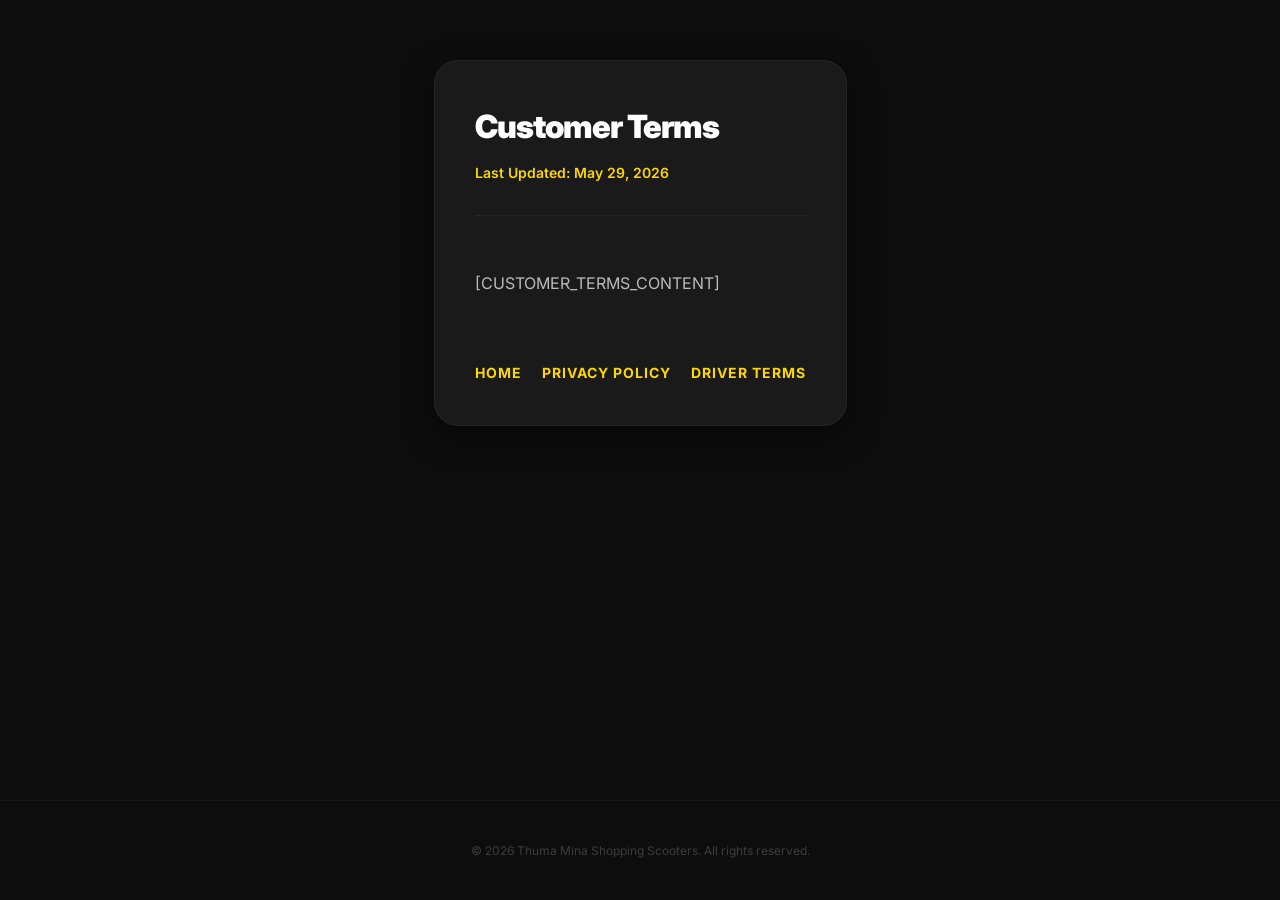
==== legal/customer-terms.html @ d8e6478d "feat: initialize legal document website with thuma mina aesthetics" ====
<!DOCTYPE html>
<html lang="en">
<head>
    <meta charset="UTF-8">
    <meta name="viewport" content="width=device-width, initial-scale=1.0">
    <title>Customer Terms | Thuma Mina</title>
    <link rel="stylesheet" href="../assets/styles.css">
    <link rel="preconnect" href="https://fonts.googleapis.com">
    <link rel="preconnect" href="https://fonts.gstatic.com" crossorigin>
    <link href="https://fonts.googleapis.com/css2?family=Inter:wght@400;600;700;900&display=swap" rel="stylesheet">
</head>
<body>
    <div class="container">
        <div class="policy-card">
            <h1>Customer Terms</h1>
            <p class="last-updated">Last Updated: May 29, 2026</p>
            
            <div class="divider"></div>

            <div class="content" id="policy-content">
[CUSTOMER_TERMS_CONTENT]
            </div>

            <div class="nav-links">
                <a href="index.html">Home</a>
                <a href="privacy.html">Privacy Policy</a>
                <a href="driver-terms.html">Driver Terms</a>
            </div>
        </div>
    </div>

    <footer>
        &copy; 2026 Thuma Mina Shopping Scooters. All rights reserved.
    </footer>
</body>
</html>
---- assets/styles.css ----
:root {
    --primary-yellow: #FFD700;
    --bg-dark: #0D0D0D;
    --card-bg: #1A1A1A;
    --text-primary: #FFFFFF;
    --text-secondary: #BBBBBB;
    --border-color: rgba(255, 255, 255, 0.05);
}

* {
    margin: 0;
    padding: 0;
    box-sizing: border-box;
}

body {
    font-family: 'Inter', -apple-system, BlinkMacSystemFont, "Segoe UI", Roboto, Helvetica, Arial, sans-serif;
    background-color: var(--bg-dark);
    color: var(--text-primary);
    line-height: 1.6;
    display: flex;
    flex-direction: column;
    min-height: 100vh;
}

.container {
    max-width: 900px;
    margin: 60px auto;
    padding: 0 20px;
    flex-grow: 1;
}

.policy-card {
    background-color: var(--card-bg);
    border-radius: 24px;
    padding: 40px;
    border: 1px solid var(--border-color);
    box-shadow: 0 10px 30px rgba(0, 0, 0, 0.5);
}

h1 {
    font-size: 32px;
    font-weight: 900;
    margin-bottom: 10px;
    letter-spacing: -1px;
}

.last-updated {
    font-size: 14px;
    color: var(--primary-yellow);
    font-weight: 600;
    margin-bottom: 30px;
}

.divider {
    height: 1px;
    background-color: var(--border-color);
    margin: 30px 0;
}

.content {
    font-size: 16px;
    color: var(--text-secondary);
    white-space: pre-wrap;
}

.nav-links {
    margin-top: 40px;
    display: flex;
    gap: 20px;
}

.nav-links a {
    color: var(--primary-yellow);
    text-decoration: none;
    font-size: 14px;
    font-weight: 700;
    text-transform: uppercase;
    letter-spacing: 1px;
}

.nav-links a:hover {
    text-decoration: underline;
}

footer {
    padding: 40px 0;
    text-align: center;
    font-size: 12px;
    color: rgba(255, 255, 255, 0.2);
    border-top: 1px solid var(--border-color);
}

.home-grid {
    display: grid;
    grid-template-columns: repeat(auto-fit, minmax(250px, 1fr));
    gap: 20px;
    margin-top: 40px;
}

.home-card {
    background-color: var(--card-bg);
    padding: 30px;
    border-radius: 20px;
    text-decoration: none;
    border: 1px solid var(--border-color);
    transition: transform 0.2s, border-color 0.2s;
}

.home-card:hover {
    transform: translateY(-5px);
    border-color: var(--primary-yellow);
}

.home-card h2 {
    color: var(--primary-yellow);
    font-size: 18px;
    margin-bottom: 10px;
}

.home-card p {
    color: var(--text-secondary);
    font-size: 14px;
}
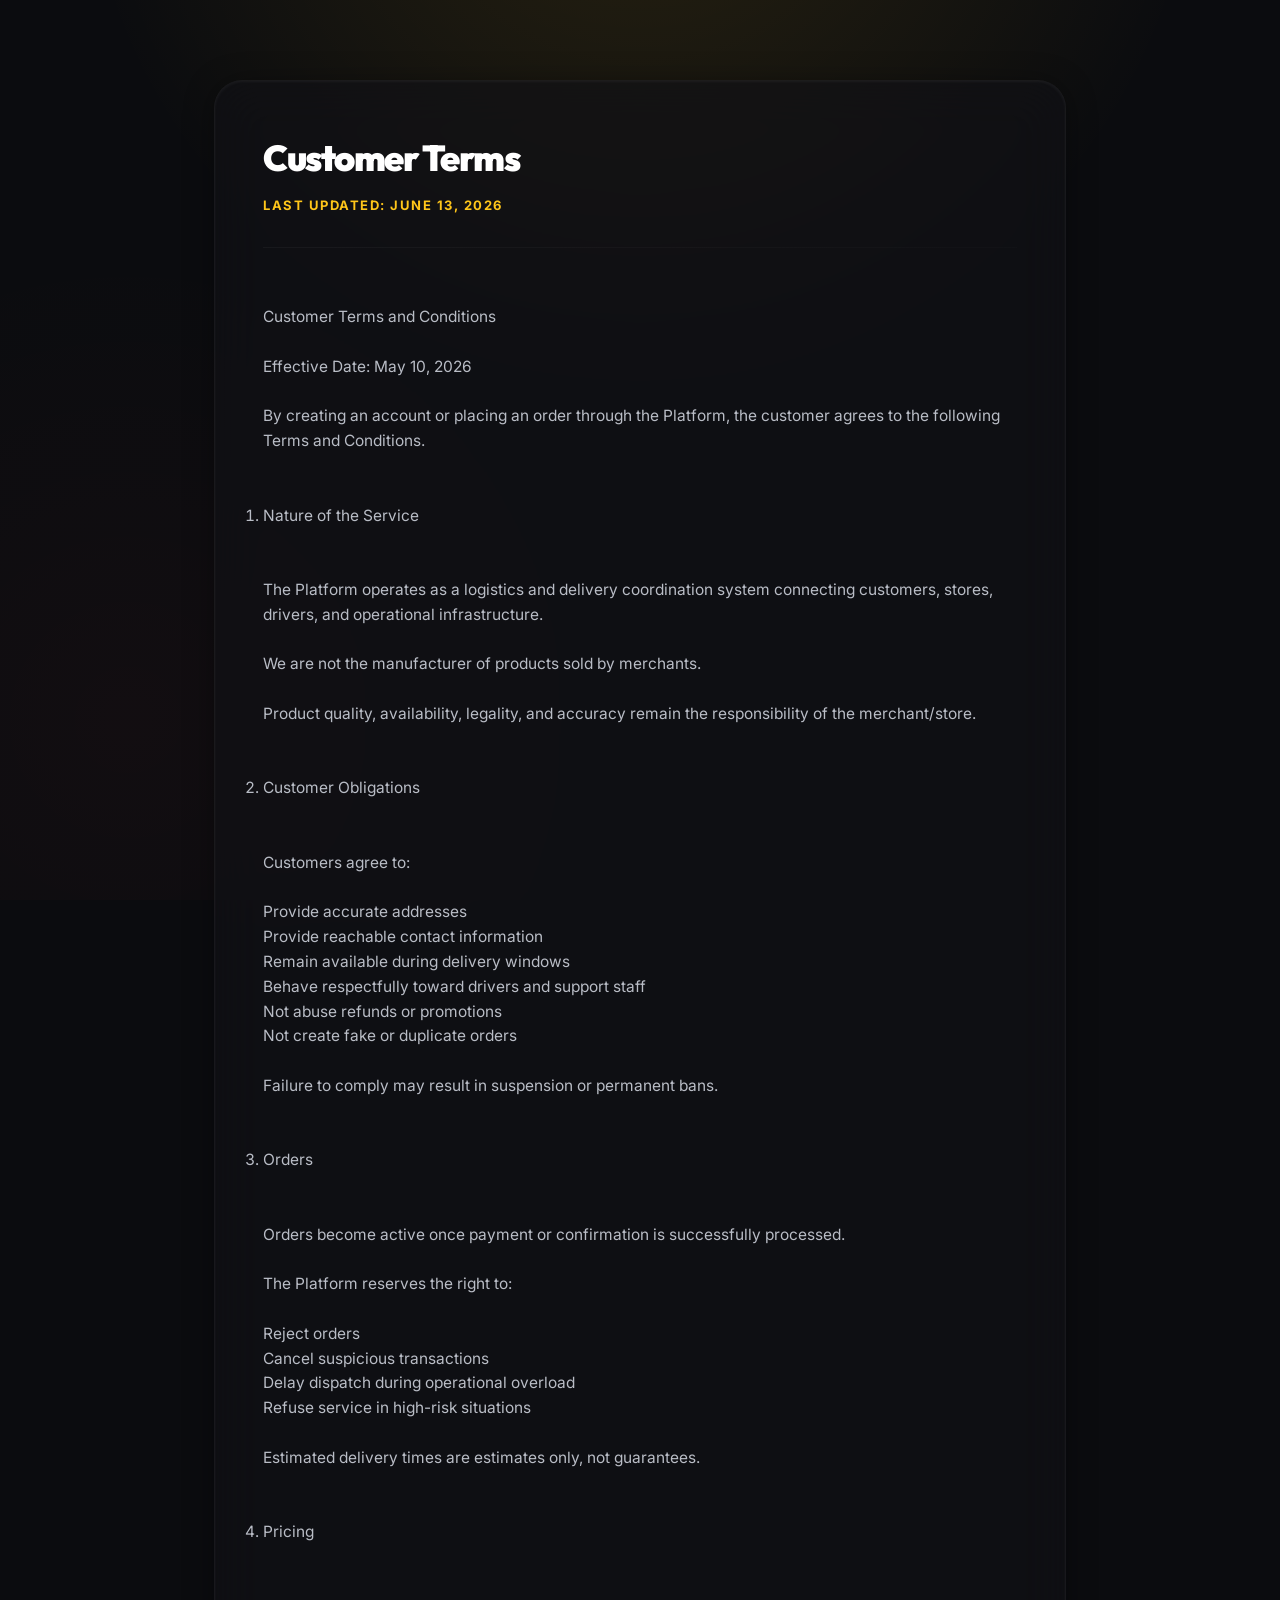
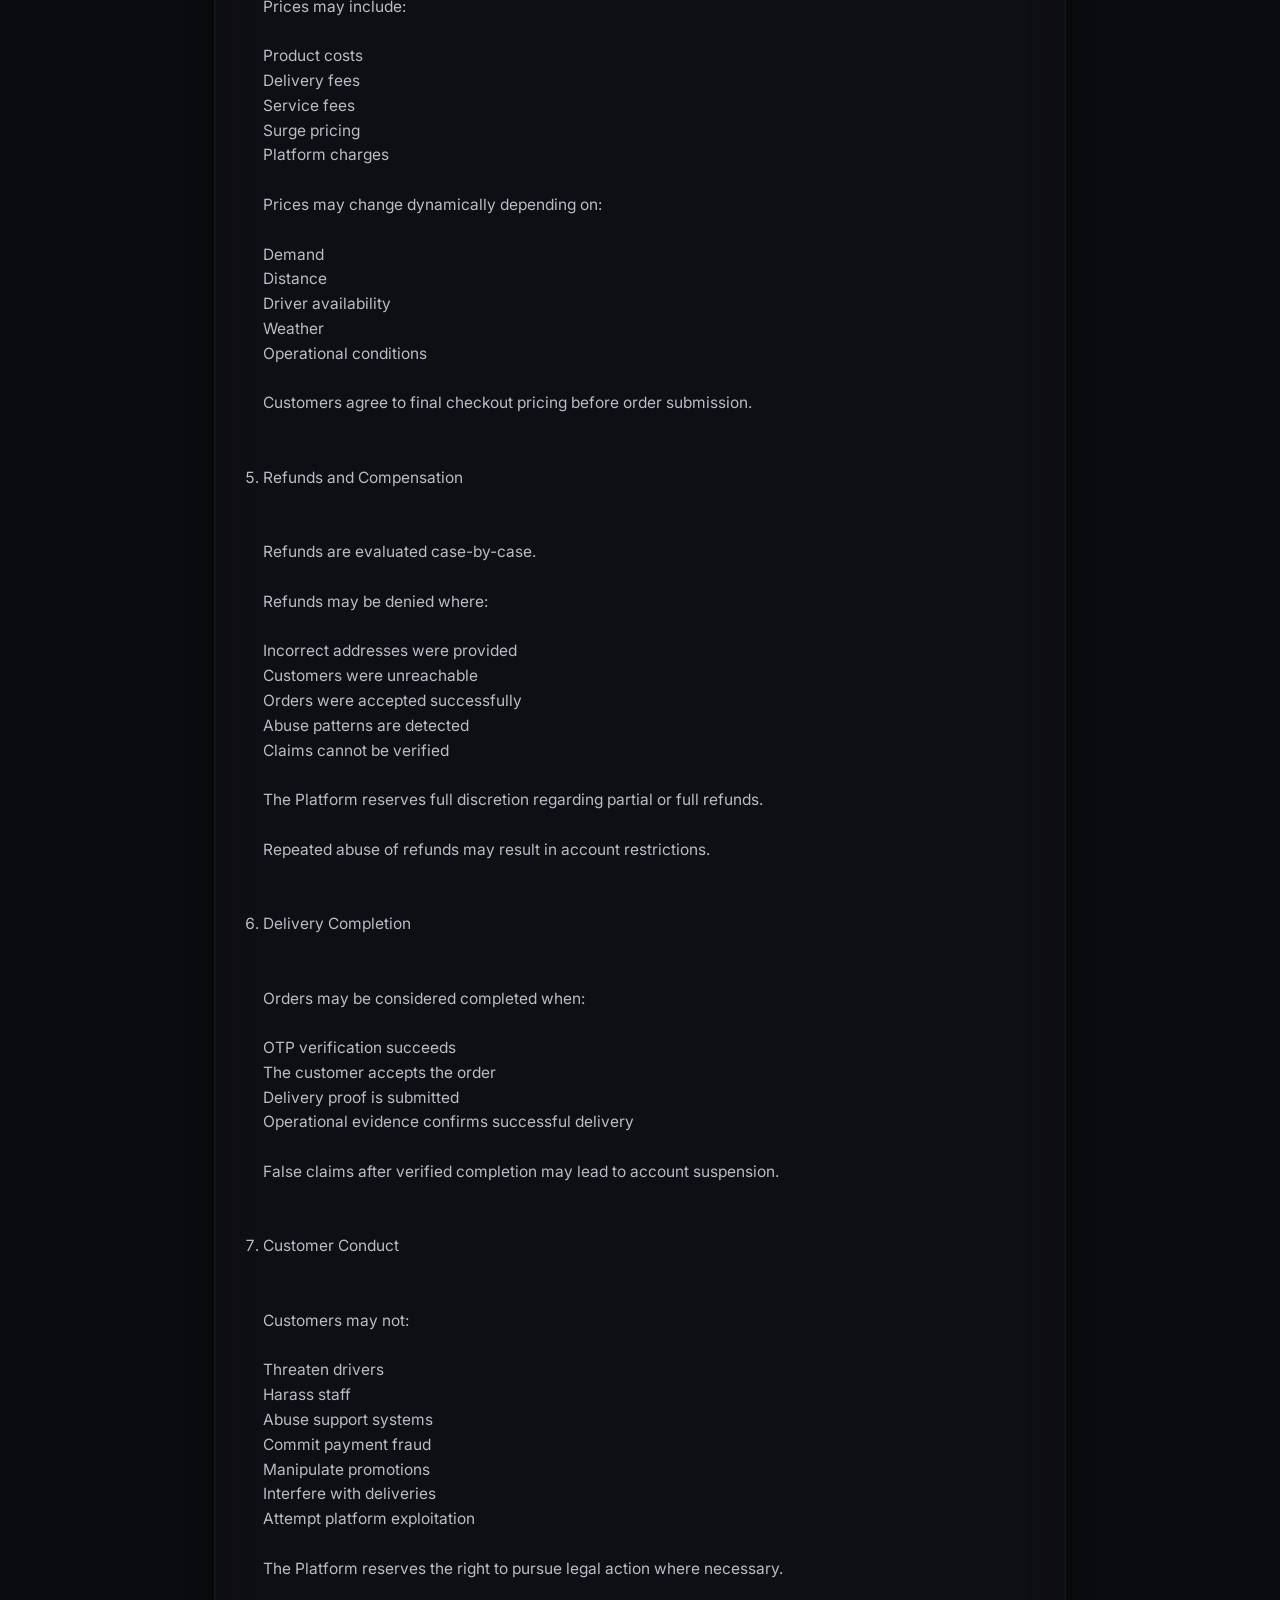
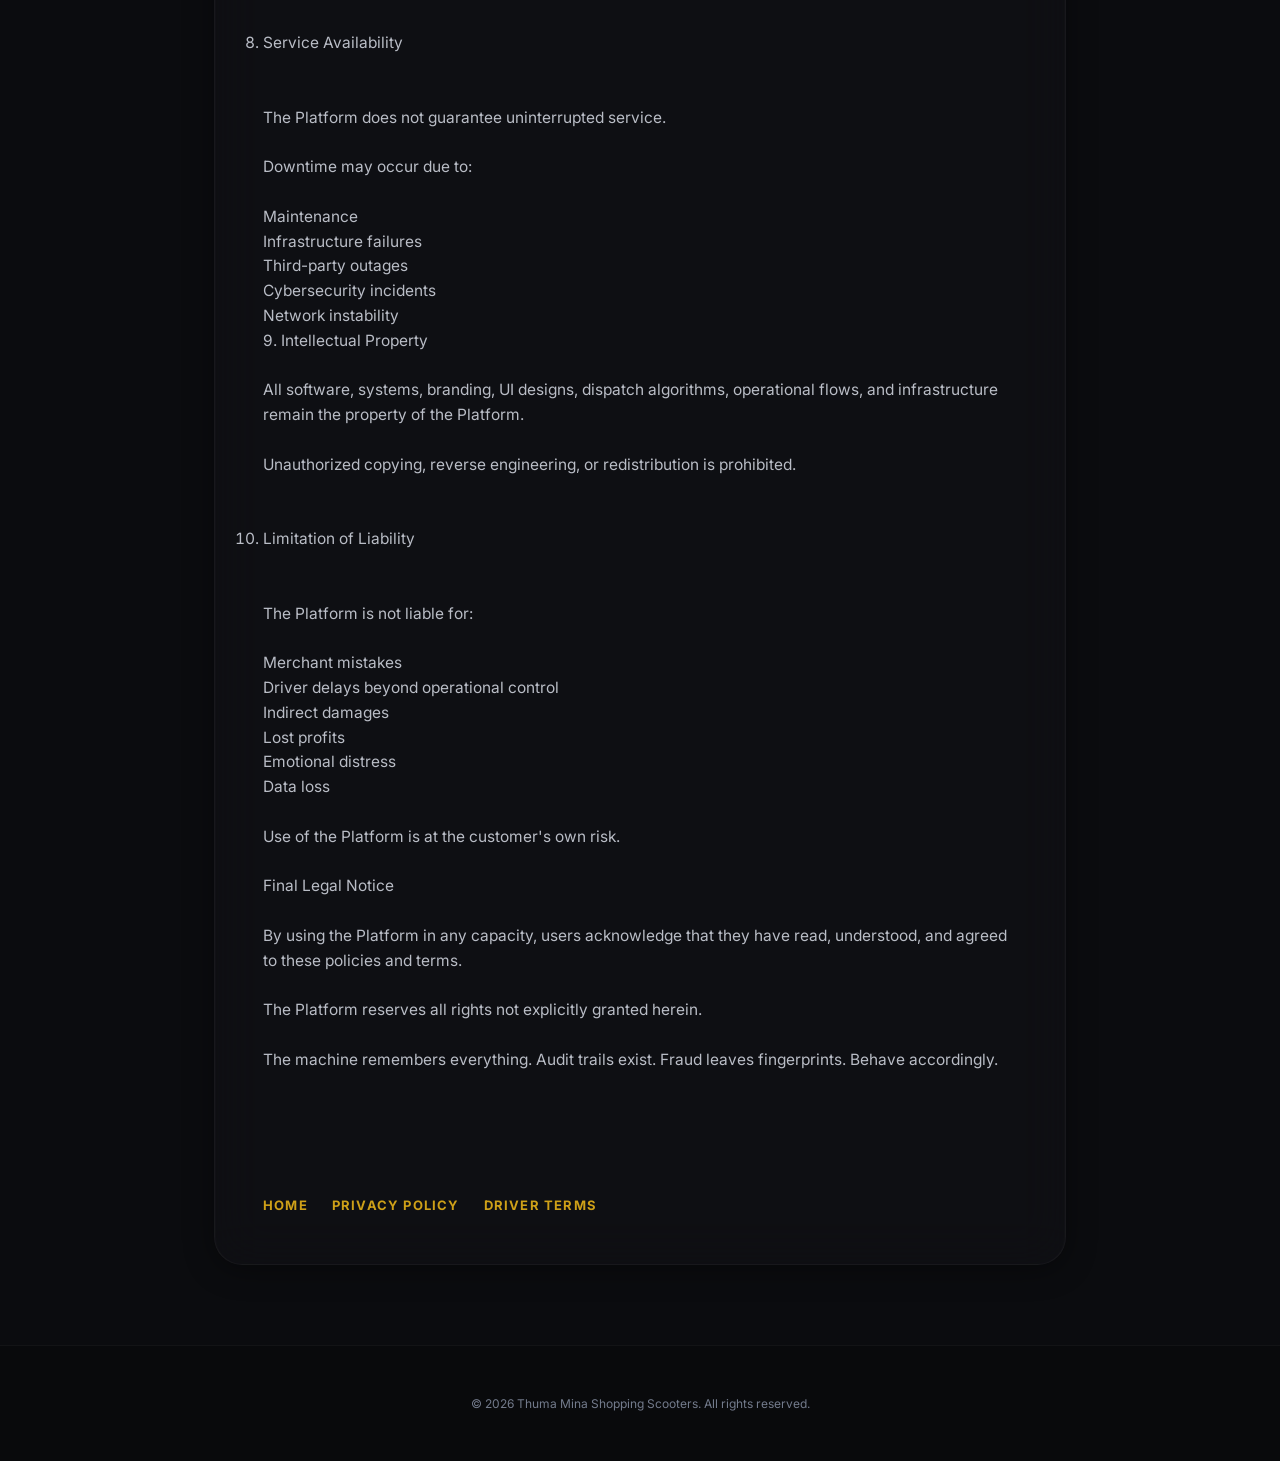
==== commit 4eb486b6: "bootstrap legal content from Firestore" ====
--- a/legal/customer-terms.html
+++ b/legal/customer-terms.html
@@ -13,12 +13,119 @@
     <div class="container">
         <div class="policy-card">
             <h1>Customer Terms</h1>
-            <p class="last-updated">Last Updated: May 29, 2026</p>
+            <p class="last-updated">Last Updated: June 13, 2026</p>
             
             <div class="divider"></div>
 
             <div class="content" id="policy-content">
-[CUSTOMER_TERMS_CONTENT]
+<p>Customer Terms and Conditions</p>
+<p>Effective Date: May 10, 2026</p>
+<p>By creating an account or placing an order through the Platform, the customer agrees to the following Terms and Conditions.</p>
+<ol>
+<li>Nature of the Service</li>
+</ol>
+<p>The Platform operates as a logistics and delivery coordination system connecting customers, stores, drivers, and operational infrastructure.</p>
+<p>We are not the manufacturer of products sold by merchants.</p>
+<p>Product quality, availability, legality, and accuracy remain the responsibility of the merchant/store.</p>
+<ol start="2">
+<li>Customer Obligations</li>
+</ol>
+<p>Customers agree to:</p>
+<p>Provide accurate addresses
+Provide reachable contact information
+Remain available during delivery windows
+Behave respectfully toward drivers and support staff
+Not abuse refunds or promotions
+Not create fake or duplicate orders</p>
+<p>Failure to comply may result in suspension or permanent bans.</p>
+<ol start="3">
+<li>Orders</li>
+</ol>
+<p>Orders become active once payment or confirmation is successfully processed.</p>
+<p>The Platform reserves the right to:</p>
+<p>Reject orders
+Cancel suspicious transactions
+Delay dispatch during operational overload
+Refuse service in high-risk situations</p>
+<p>Estimated delivery times are estimates only, not guarantees.</p>
+<ol start="4">
+<li>Pricing</li>
+</ol>
+<p>Prices may include:</p>
+<p>Product costs
+Delivery fees
+Service fees
+Surge pricing
+Platform charges</p>
+<p>Prices may change dynamically depending on:</p>
+<p>Demand
+Distance
+Driver availability
+Weather
+Operational conditions</p>
+<p>Customers agree to final checkout pricing before order submission.</p>
+<ol start="5">
+<li>Refunds and Compensation</li>
+</ol>
+<p>Refunds are evaluated case-by-case.</p>
+<p>Refunds may be denied where:</p>
+<p>Incorrect addresses were provided
+Customers were unreachable
+Orders were accepted successfully
+Abuse patterns are detected
+Claims cannot be verified</p>
+<p>The Platform reserves full discretion regarding partial or full refunds.</p>
+<p>Repeated abuse of refunds may result in account restrictions.</p>
+<ol start="6">
+<li>Delivery Completion</li>
+</ol>
+<p>Orders may be considered completed when:</p>
+<p>OTP verification succeeds
+The customer accepts the order
+Delivery proof is submitted
+Operational evidence confirms successful delivery</p>
+<p>False claims after verified completion may lead to account suspension.</p>
+<ol start="7">
+<li>Customer Conduct</li>
+</ol>
+<p>Customers may not:</p>
+<p>Threaten drivers
+Harass staff
+Abuse support systems
+Commit payment fraud
+Manipulate promotions
+Interfere with deliveries
+Attempt platform exploitation</p>
+<p>The Platform reserves the right to pursue legal action where necessary.</p>
+<ol start="8">
+<li>Service Availability</li>
+</ol>
+<p>The Platform does not guarantee uninterrupted service.</p>
+<p>Downtime may occur due to:</p>
+<p>Maintenance
+Infrastructure failures
+Third-party outages
+Cybersecurity incidents
+Network instability
+9. Intellectual Property</p>
+<p>All software, systems, branding, UI designs, dispatch algorithms, operational flows, and infrastructure remain the property of the Platform.</p>
+<p>Unauthorized copying, reverse engineering, or redistribution is prohibited.</p>
+<ol start="10">
+<li>Limitation of Liability</li>
+</ol>
+<p>The Platform is not liable for:</p>
+<p>Merchant mistakes
+Driver delays beyond operational control
+Indirect damages
+Lost profits
+Emotional distress
+Data loss</p>
+<p>Use of the Platform is at the customer&#39;s own risk.</p>
+<p>Final Legal Notice</p>
+<p>By using the Platform in any capacity, users acknowledge that they have read, understood, and agreed to these policies and terms.</p>
+<p>The Platform reserves all rights not explicitly granted herein.</p>
+<p>The machine remembers everything. Audit trails exist. Fraud leaves fingerprints. Behave accordingly.</p>
+
             </div>
 
             <div class="nav-links">
--- a/assets/styles.css
+++ b/assets/styles.css
@@ -1,10 +1,17 @@
+@import url('https://fonts.googleapis.com/css2?family=Outfit:wght@400;600;800;900&family=Inter:wght@400;500;600;700;800&display=swap');
+
 :root {
-    --primary-yellow: #FFD700;
-    --bg-dark: #0D0D0D;
-    --card-bg: #1A1A1A;
-    --text-primary: #FFFFFF;
-    --text-secondary: #BBBBBB;
-    --border-color: rgba(255, 255, 255, 0.05);
+    --primary-yellow: hsl(45, 100%, 55%);
+    --primary-yellow-glow: hsla(45, 100%, 55%, 0.15);
+    --bg-dark: hsl(220, 15%, 5%);
+    --card-bg: rgba(18, 18, 22, 0.65);
+    --text-primary: hsl(0, 0%, 100%);
+    --text-secondary: hsl(220, 10%, 75%);
+    --text-muted: hsl(220, 10%, 50%);
+    --border-color: rgba(255, 255, 255, 0.04);
+    --border-color-hover: rgba(255, 215, 0, 0.2);
+    --alert-red: hsl(355, 100%, 63%);
+    --alert-red-glow: hsla(355, 100%, 63%, 0.15);
 }
 
 * {
@@ -13,112 +20,360 @@
     box-sizing: border-box;
 }
 
+/* Custom Scrollbar */
+::-webkit-scrollbar {
+    width: 8px;
+}
+::-webkit-scrollbar-track {
+    background: var(--bg-dark);
+}
+::-webkit-scrollbar-thumb {
+    background: rgba(255, 255, 255, 0.1);
+    border-radius: 4px;
+}
+::-webkit-scrollbar-thumb:hover {
+    background: var(--primary-yellow);
+}
+
 body {
-    font-family: 'Inter', -apple-system, BlinkMacSystemFont, "Segoe UI", Roboto, Helvetica, Arial, sans-serif;
+    font-family: 'Inter', sans-serif;
     background-color: var(--bg-dark);
+    background-image: 
+        radial-gradient(circle at 50% -20%, hsla(45, 100%, 55%, 0.12), transparent 45%),
+        radial-gradient(circle at 10% 80%, hsla(355, 100%, 63%, 0.03), transparent 35%);
+    background-attachment: fixed;
     color: var(--text-primary);
     line-height: 1.6;
     display: flex;
     flex-direction: column;
     min-height: 100vh;
+    overflow-x: hidden;
 }
 
 .container {
     max-width: 900px;
-    margin: 60px auto;
-    padding: 0 20px;
+    margin: 80px auto;
+    padding: 0 24px;
     flex-grow: 1;
+    width: 100%;
 }
 
 .policy-card {
-    background-color: var(--card-bg);
-    border-radius: 24px;
-    padding: 40px;
+    background: var(--card-bg);
+    backdrop-filter: blur(24px);
+    -webkit-backdrop-filter: blur(24px);
+    border-radius: 28px;
+    padding: 48px;
     border: 1px solid var(--border-color);
-    box-shadow: 0 10px 30px rgba(0, 0, 0, 0.5);
+    box-shadow: 
+        0 4px 30px rgba(0, 0, 0, 0.4),
+        0 1px 3px rgba(255, 255, 255, 0.05) inset;
+    transition: transform 0.3s ease, box-shadow 0.3s ease;
 }
 
 h1 {
-    font-size: 32px;
+    font-family: 'Outfit', sans-serif;
+    font-size: 36px;
     font-weight: 900;
-    margin-bottom: 10px;
-    letter-spacing: -1px;
+    margin-bottom: 8px;
+    letter-spacing: -1.5px;
+    background: linear-gradient(135deg, #fff 60%, var(--primary-yellow));
+    -webkit-background-clip: text;
+    -webkit-text-fill-color: transparent;
 }
 
 .last-updated {
-    font-size: 14px;
+    font-size: 13px;
     color: var(--primary-yellow);
-    font-weight: 600;
+    font-weight: 700;
+    text-transform: uppercase;
+    letter-spacing: 1.5px;
     margin-bottom: 30px;
 }
 
 .divider {
     height: 1px;
-    background-color: var(--border-color);
-    margin: 30px 0;
+    background: linear-gradient(90deg, var(--border-color) 0%, rgba(255,255,255,0.01) 100%);
+    margin: 32px 0;
 }
 
 .content {
-    font-size: 16px;
+    font-size: 15.5px;
     color: var(--text-secondary);
     white-space: pre-wrap;
 }
 
 .nav-links {
-    margin-top: 40px;
+    margin-top: 48px;
     display: flex;
-    gap: 20px;
+    flex-wrap: wrap;
+    gap: 24px;
 }
 
 .nav-links a {
     color: var(--primary-yellow);
     text-decoration: none;
-    font-size: 14px;
+    font-size: 13px;
     font-weight: 700;
     text-transform: uppercase;
-    letter-spacing: 1px;
+    letter-spacing: 1.2px;
+    transition: color 0.2s, opacity 0.2s;
+    opacity: 0.8;
 }
 
 .nav-links a:hover {
-    text-decoration: underline;
+    opacity: 1;
+    text-shadow: 0 0 10px var(--primary-yellow-glow);
 }
 
 footer {
-    padding: 40px 0;
+    padding: 48px 0;
     text-align: center;
     font-size: 12px;
-    color: rgba(255, 255, 255, 0.2);
+    color: var(--text-muted);
     border-top: 1px solid var(--border-color);
-}
-
+    background: rgba(0, 0, 0, 0.2);
+}
+
+/* Home Grid & Navigation Cards */
 .home-grid {
     display: grid;
-    grid-template-columns: repeat(auto-fit, minmax(250px, 1fr));
-    gap: 20px;
+    grid-template-columns: repeat(auto-fit, minmax(260px, 1fr));
+    gap: 24px;
     margin-top: 40px;
 }
 
 .home-card {
-    background-color: var(--card-bg);
-    padding: 30px;
-    border-radius: 20px;
+    background: var(--card-bg);
+    backdrop-filter: blur(16px);
+    -webkit-backdrop-filter: blur(16px);
+    padding: 32px;
+    border-radius: 24px;
     text-decoration: none;
     border: 1px solid var(--border-color);
-    transition: transform 0.2s, border-color 0.2s;
+    box-shadow: 0 4px 20px rgba(0, 0, 0, 0.2);
+    transition: all 0.3s cubic-bezier(0.16, 1, 0.3, 1);
 }
 
 .home-card:hover {
-    transform: translateY(-5px);
+    transform: translateY(-6px);
     border-color: var(--primary-yellow);
+    box-shadow: 
+        0 12px 30px rgba(0, 0, 0, 0.4),
+        0 0 15px var(--primary-yellow-glow);
 }
 
 .home-card h2 {
+    font-family: 'Outfit', sans-serif;
     color: var(--primary-yellow);
-    font-size: 18px;
-    margin-bottom: 10px;
+    font-size: 20px;
+    font-weight: 800;
+    margin-bottom: 12px;
+    letter-spacing: -0.5px;
 }
 
 .home-card p {
     color: var(--text-secondary);
     font-size: 14px;
-}
+    line-height: 1.5;
+}
+
+/* Tabs System */
+.tabs {
+    display: flex;
+    gap: 8px;
+    margin-bottom: 32px;
+    border-bottom: 1px solid var(--border-color);
+    padding-bottom: 8px;
+}
+
+.tab-btn {
+    background: none;
+    border: none;
+    color: var(--text-muted);
+    font-size: 13.5px;
+    font-weight: 700;
+    padding: 10px 20px;
+    cursor: pointer;
+    text-transform: uppercase;
+    letter-spacing: 0.8px;
+    transition: all 0.2s ease;
+    border-radius: 8px;
+}
+
+.tab-btn:hover {
+    color: var(--text-primary);
+    background: rgba(255, 255, 255, 0.03);
+}
+
+.tab-btn.active {
+    color: var(--primary-yellow);
+    background: var(--primary-yellow-glow);
+}
+
+.tab-content {
+    display: none;
+    animation: fadeIn 0.4s ease forwards;
+}
+
+.tab-content.active {
+    display: block;
+}
+
+@keyframes fadeIn {
+    from { opacity: 0; transform: translateY(10px); }
+    to { opacity: 1; transform: translateY(0); }
+}
+
+/* Forms & Inputs */
+.form-group {
+    margin-bottom: 24px;
+}
+
+label {
+    display: block;
+    font-size: 11px;
+    font-weight: 700;
+    color: var(--text-muted);
+    margin-bottom: 8px;
+    text-transform: uppercase;
+    letter-spacing: 1.2px;
+}
+
+input[type="email"],
+input[type="password"],
+input[type="text"],
+select,
+textarea {
+    width: 100%;
+    padding: 16px 18px;
+    border-radius: 14px;
+    background-color: rgba(0, 0, 0, 0.2);
+    border: 1px solid var(--border-color);
+    color: var(--text-primary);
+    font-family: inherit;
+    font-size: 15px;
+    box-shadow: 0 2px 8px rgba(0, 0, 0, 0.1) inset;
+    transition: all 0.25s cubic-bezier(0.16, 1, 0.3, 1);
+}
+
+input[type="email"]:focus,
+input[type="password"]:focus,
+input[type="text"]:focus,
+select:focus,
+textarea:focus {
+    outline: none;
+    border-color: var(--primary-yellow);
+    background-color: rgba(255, 255, 255, 0.02);
+    box-shadow: 
+        0 0 0 4px var(--primary-yellow-glow),
+        0 4px 12px rgba(0, 0, 0, 0.2);
+}
+
+textarea {
+    resize: vertical;
+    min-height: 120px;
+    line-height: 1.5;
+}
+
+select {
+    appearance: none;
+    background-image: url("data:image/svg+xml;utf8,<svg fill='rgb(255,215,0)' height='24' viewBox='0 0 24 24' width='24' xmlns='http://www.w3.org/2000/svg'><path d='M7 10l5 5 5-5z'/><path d='M0 0h24v24H0z' fill='none'/></svg>");
+    background-repeat: no-repeat;
+    background-position: right 18px center;
+    cursor: pointer;
+}
+
+/* Warnings and Banners */
+.warning-box {
+    background-color: rgba(255, 77, 77, 0.04);
+    border: 1px solid rgba(255, 77, 77, 0.15);
+    border-radius: 20px;
+    padding: 24px;
+    margin-bottom: 32px;
+    box-shadow: 0 4px 15px rgba(255, 77, 77, 0.02);
+}
+
+.warning-box h3 {
+    color: var(--alert-red);
+    font-family: 'Outfit', sans-serif;
+    font-size: 15px;
+    font-weight: 900;
+    margin-bottom: 12px;
+    text-transform: uppercase;
+    letter-spacing: 0.8px;
+}
+
+.warning-box ul {
+    list-style-position: inside;
+    color: var(--text-secondary);
+    font-size: 14px;
+}
+
+.warning-box li {
+    margin-bottom: 10px;
+    line-height: 1.6;
+}
+
+/* Deletion Buttons */
+.btn-delete {
+    width: 100%;
+    background-color: var(--alert-red);
+    color: white;
+    border: none;
+    padding: 18px;
+    border-radius: 16px;
+    font-family: 'Outfit', sans-serif;
+    font-size: 14px;
+    font-weight: 800;
+    text-transform: uppercase;
+    letter-spacing: 1.5px;
+    cursor: pointer;
+    box-shadow: 0 4px 15px rgba(255, 77, 77, 0.2);
+    transition: all 0.2s cubic-bezier(0.16, 1, 0.3, 1);
+}
+
+.btn-delete:hover {
+    background-color: hsl(355, 100%, 58%);
+    box-shadow: 
+        0 6px 20px rgba(255, 77, 77, 0.3),
+        0 0 15px var(--alert-red-glow);
+}
+
+.btn-delete:active {
+    transform: scale(0.985);
+}
+
+.btn-delete:disabled {
+    background-color: rgba(255, 255, 255, 0.02);
+    color: rgba(255, 255, 255, 0.15);
+    cursor: not-allowed;
+    border: 1px solid var(--border-color);
+    box-shadow: none;
+}
+
+/* Status Notifications */
+.status-message {
+    padding: 18px 24px;
+    border-radius: 16px;
+    margin-top: 28px;
+    font-size: 14.5px;
+    font-weight: 600;
+    line-height: 1.5;
+    display: none;
+    animation: fadeIn 0.4s ease forwards;
+}
+
+.status-message.success {
+    background-color: rgba(76, 175, 80, 0.08);
+    border: 1px solid rgba(76, 175, 80, 0.15);
+    color: #4CAF50;
+    display: block;
+}
+
+.status-message.error {
+    background-color: rgba(244, 67, 54, 0.08);
+    border: 1px solid rgba(244, 67, 54, 0.15);
+    color: #f44336;
+    display: block;
+}
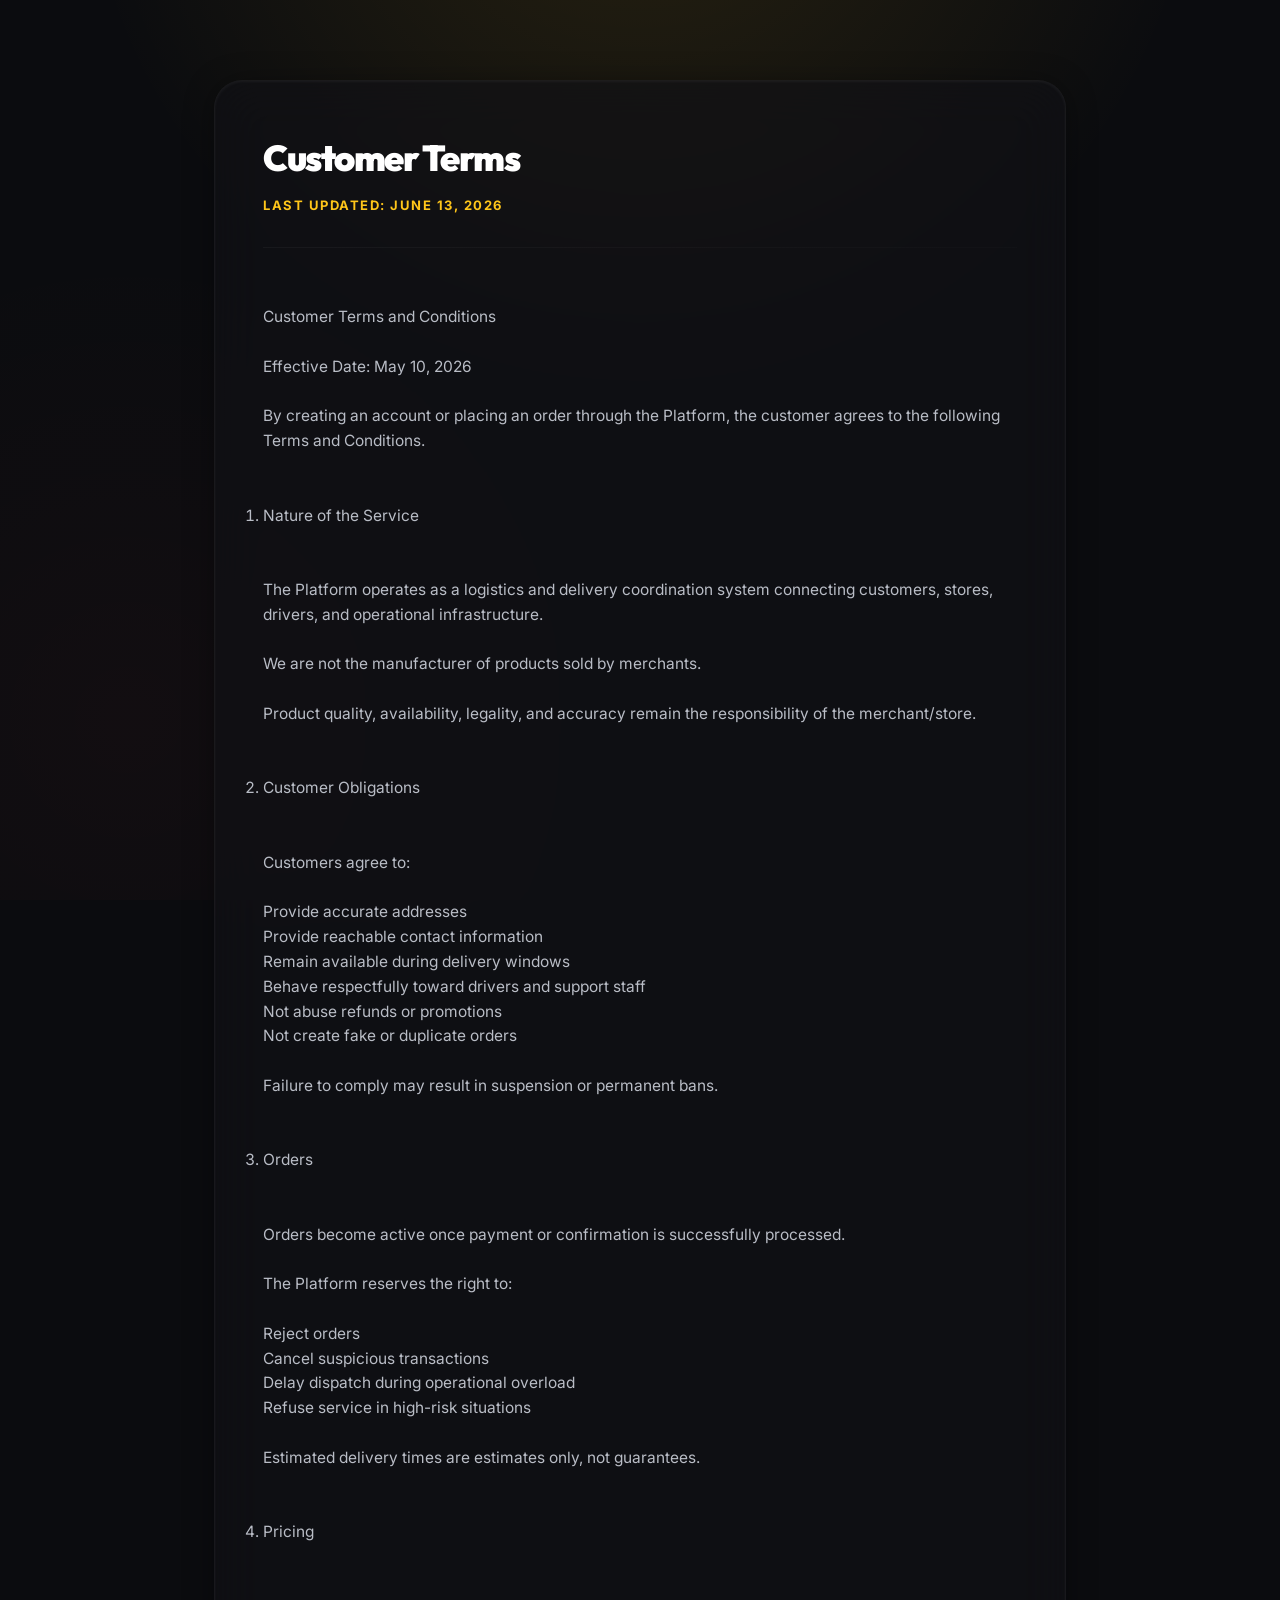
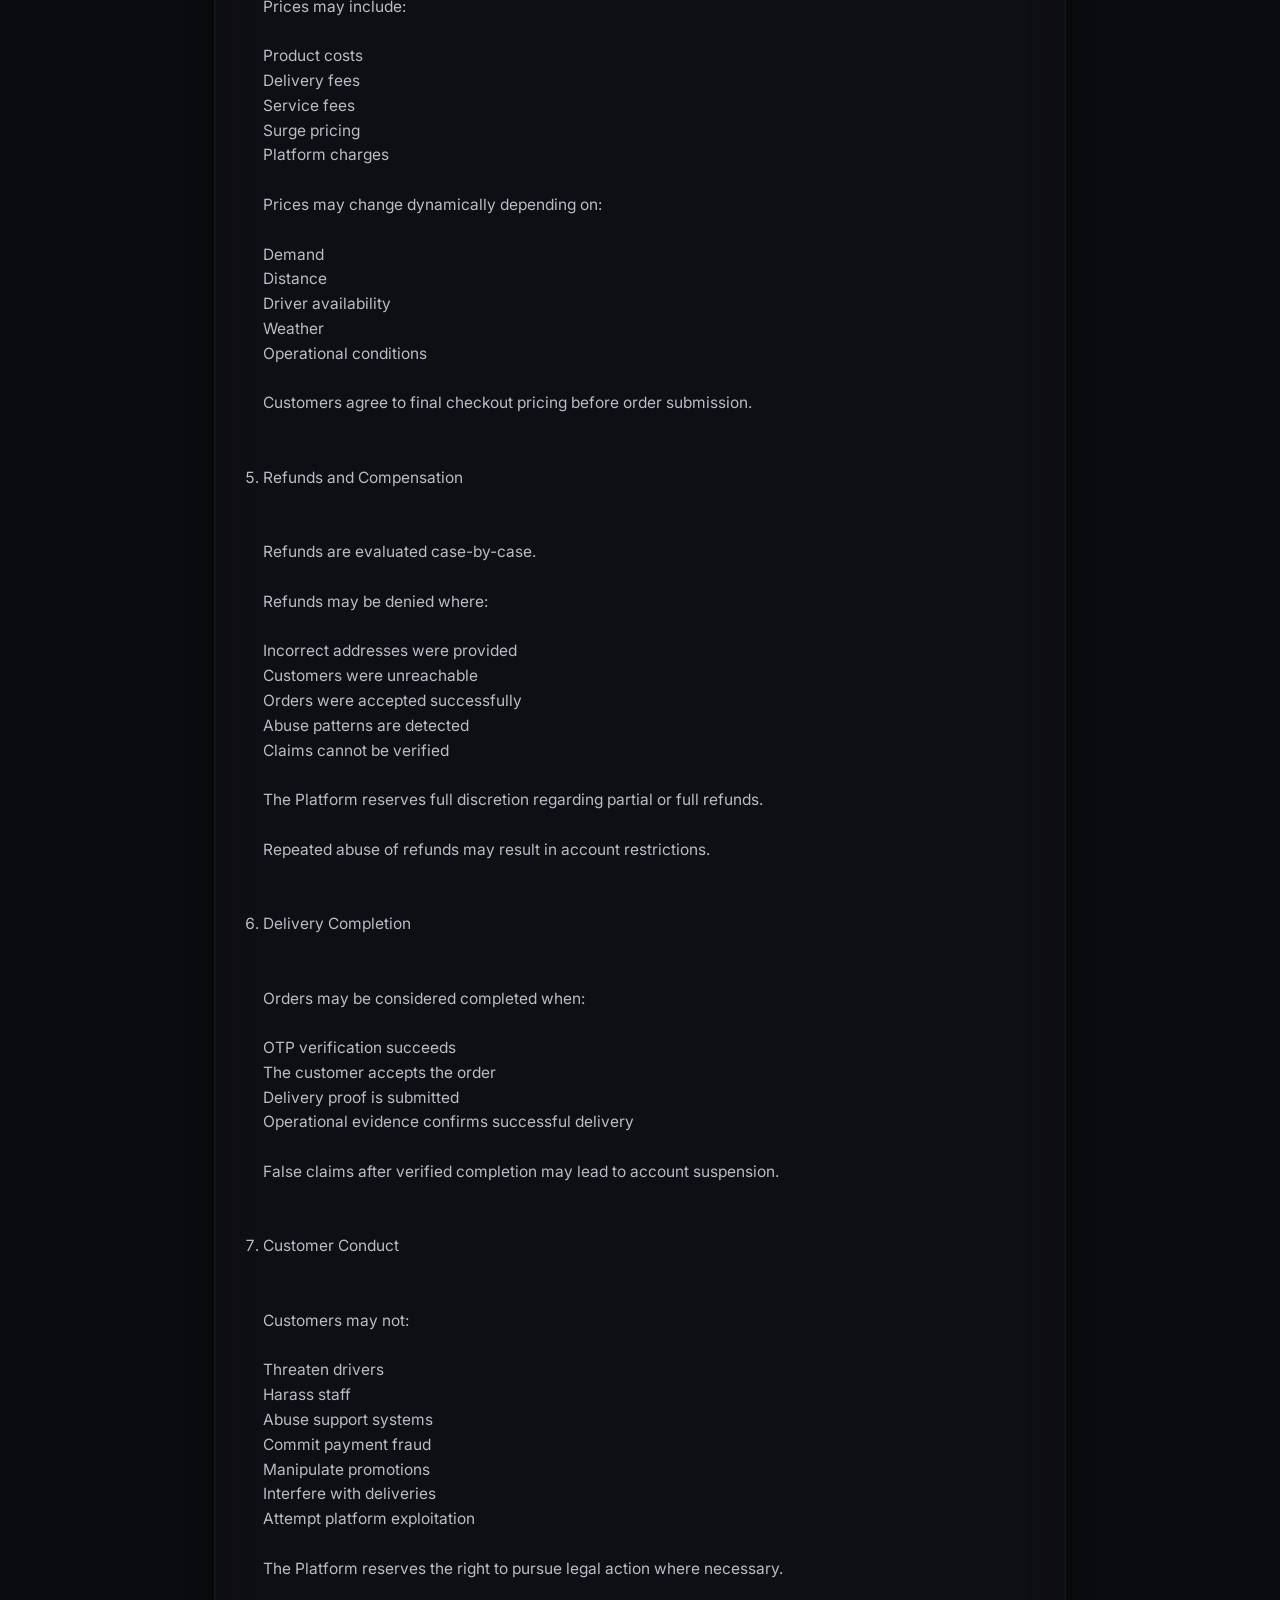
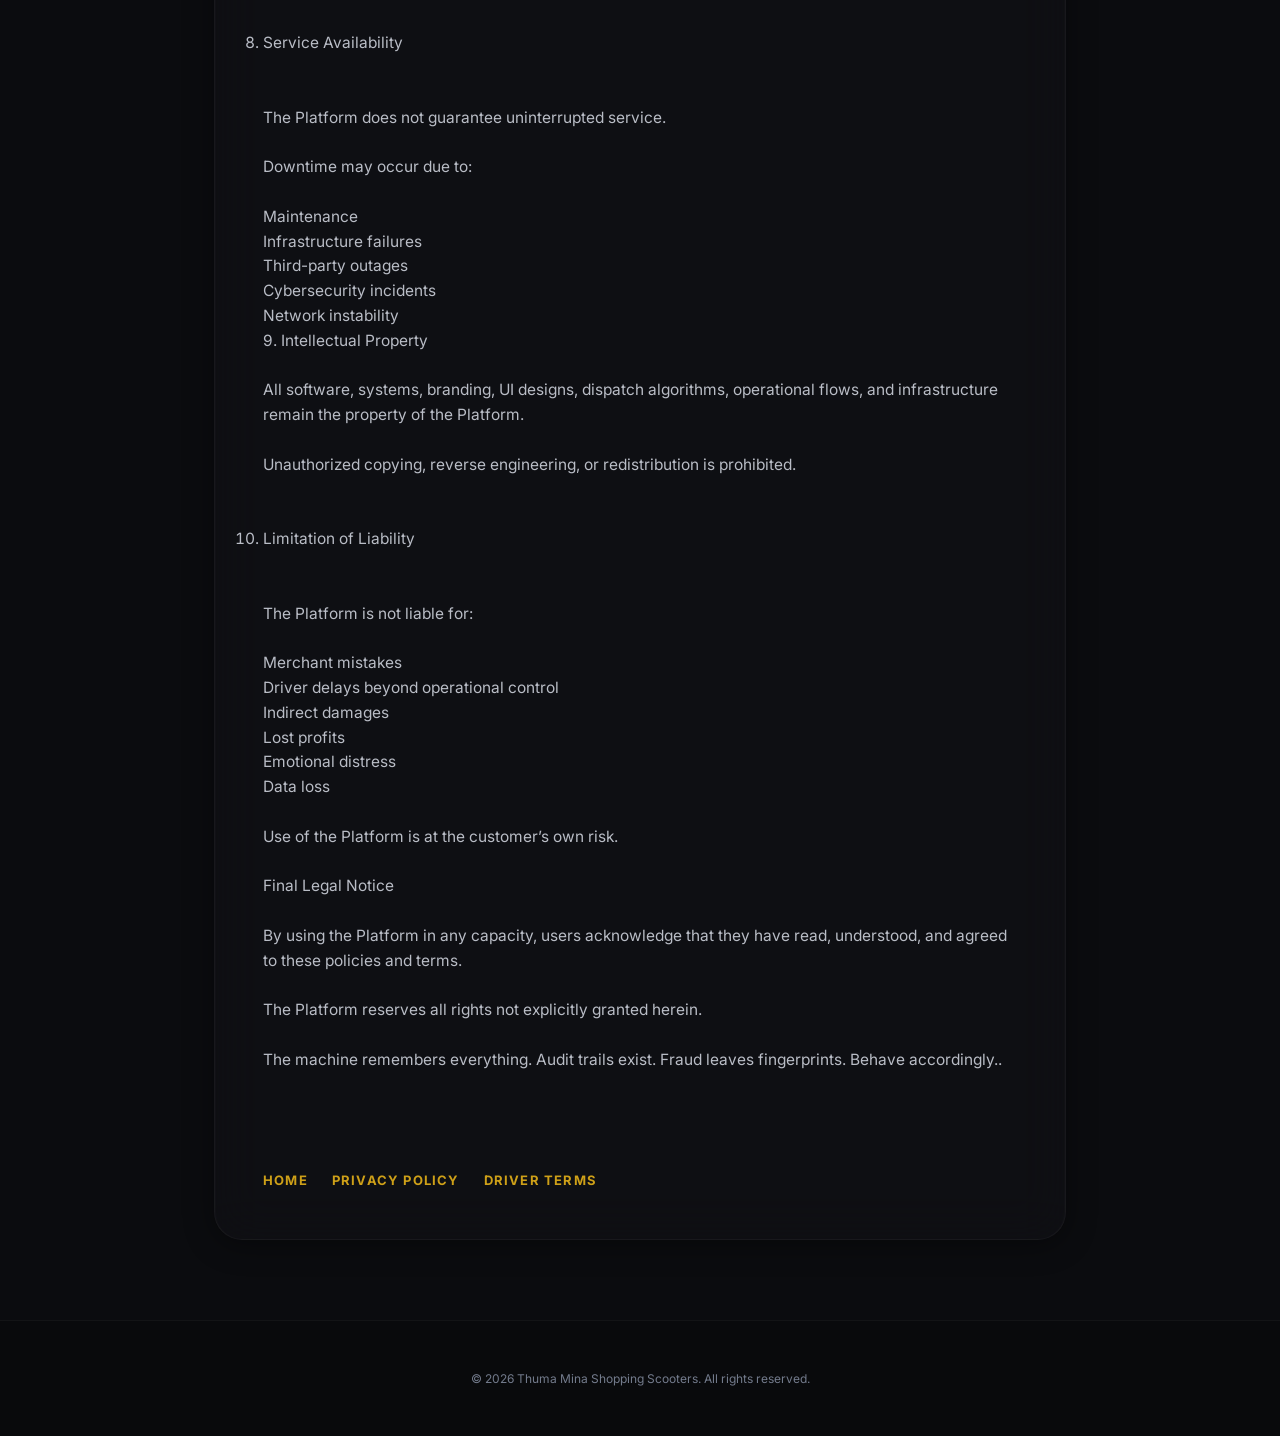
==== commit 45885c01: "type: legal-update | batch-doc: customer_terms | summary: T&C, policy updates" ====
--- a/legal/customer-terms.html
+++ b/legal/customer-terms.html
@@ -120,13 +120,13 @@
 Lost profits
 Emotional distress
 Data loss</p>
-<p>Use of the Platform is at the customer&#39;s own risk.</p>
+<p>Use of the Platform is at the customer’s own risk.</p>
 <p>Final Legal Notice</p>
 <p>By using the Platform in any capacity, users acknowledge that they have read, understood, and agreed to these policies and terms.</p>
 <p>The Platform reserves all rights not explicitly granted herein.</p>
-<p>The machine remembers everything. Audit trails exist. Fraud leaves fingerprints. Behave accordingly.</p>
+<p>The machine remembers everything. Audit trails exist. Fraud leaves fingerprints. Behave accordingly..</p>
 
-            </div>
+</div>
 
             <div class="nav-links">
                 <a href="index.html">Home</a>
--- a/assets/styles.css
+++ b/assets/styles.css
@@ -377,3 +377,214 @@
     color: #f44336;
     display: block;
 }
+
+/* Download Centre */
+.app-grid {
+    display: grid;
+    gap: 24px;
+    margin-top: 32px;
+}
+
+.app-card {
+    background: var(--card-bg);
+    backdrop-filter: blur(16px);
+    -webkit-backdrop-filter: blur(16px);
+    padding: 28px 32px;
+    border-radius: 24px;
+    border: 1px solid var(--border-color);
+    display: flex;
+    align-items: center;
+    gap: 24px;
+    transition: all 0.3s cubic-bezier(0.16, 1, 0.3, 1);
+}
+
+.app-card:hover {
+    border-color: var(--border-color-hover);
+    box-shadow: 0 8px 24px rgba(0, 0, 0, 0.3);
+}
+
+.app-icon {
+    width: 64px;
+    height: 64px;
+    border-radius: 16px;
+    background: var(--primary-yellow-glow);
+    display: flex;
+    align-items: center;
+    justify-content: center;
+    font-size: 28px;
+    flex-shrink: 0;
+}
+
+.app-info {
+    flex: 1;
+    min-width: 0;
+}
+
+.app-info h3 {
+    font-family: 'Outfit', sans-serif;
+    font-size: 18px;
+    font-weight: 800;
+    color: var(--text-primary);
+    margin-bottom: 4px;
+}
+
+.app-info p {
+    font-size: 14px;
+    color: var(--text-secondary);
+    line-height: 1.5;
+    margin: 0;
+}
+
+.app-meta {
+    display: grid;
+    grid-template-columns: repeat(auto-fit, minmax(110px, 1fr));
+    gap: 10px 16px;
+    margin-top: 14px;
+    padding-top: 14px;
+    border-top: 1px solid var(--border-color);
+}
+
+.meta-item {
+    display: flex;
+    flex-direction: column;
+    gap: 2px;
+}
+
+.meta-label {
+    font-size: 10px;
+    font-weight: 700;
+    text-transform: uppercase;
+    letter-spacing: 0.8px;
+    color: var(--text-muted);
+}
+
+.meta-value {
+    font-size: 14px;
+    font-weight: 600;
+    color: var(--text-primary);
+}
+
+.app-badge {
+    display: inline-block;
+    font-size: 10px;
+    font-weight: 700;
+    text-transform: uppercase;
+    letter-spacing: 1px;
+    padding: 4px 10px;
+    border-radius: 6px;
+    margin-bottom: 8px;
+}
+
+.app-badge.available {
+    background: rgba(76, 175, 80, 0.1);
+    color: #4CAF50;
+    border: 1px solid rgba(76, 175, 80, 0.2);
+}
+
+.app-badge.coming-soon {
+    background: rgba(255, 255, 255, 0.03);
+    color: var(--text-muted);
+    border: 1px solid var(--border-color);
+}
+
+.btn-download {
+    display: inline-flex;
+    align-items: center;
+    gap: 8px;
+    background: var(--primary-yellow);
+    color: #000;
+    padding: 12px 24px;
+    border-radius: 14px;
+    font-family: 'Outfit', sans-serif;
+    font-size: 12px;
+    font-weight: 800;
+    text-transform: uppercase;
+    letter-spacing: 0.8px;
+    text-decoration: none;
+    white-space: nowrap;
+    transition: all 0.2s cubic-bezier(0.16, 1, 0.3, 1);
+    flex-shrink: 0;
+}
+
+.btn-download:hover {
+    background: hsl(45, 100%, 60%);
+    box-shadow: 0 4px 15px var(--primary-yellow-glow);
+    transform: translateY(-2px);
+}
+
+.btn-download:active {
+    transform: translateY(0);
+}
+
+.btn-download.disabled {
+    background: rgba(255, 255, 255, 0.03);
+    color: var(--text-muted);
+    pointer-events: none;
+    border: 1px solid var(--border-color);
+}
+
+.app-card-link {
+    text-decoration: none;
+    color: inherit;
+    display: block;
+    transition: transform 0.3s cubic-bezier(0.16, 1, 0.3, 1);
+}
+
+.app-card-link:hover .app-card {
+    border-color: var(--primary-yellow);
+    box-shadow: 0 8px 24px rgba(0, 0, 0, 0.3), 0 0 15px var(--primary-yellow-glow);
+    transform: translateY(-4px);
+}
+
+.app-card-link:active .app-card {
+    transform: translateY(-2px);
+}
+
+.app-badge.play-store {
+    background: rgba(76, 175, 80, 0.1);
+    color: #4CAF50;
+    border: 1px solid rgba(76, 175, 80, 0.2);
+}
+
+.btn-play-store {
+    display: inline-flex;
+    align-items: center;
+    gap: 8px;
+    background: #3ddc84;
+    color: #000;
+    padding: 12px 24px;
+    border-radius: 14px;
+    font-family: 'Outfit', sans-serif;
+    font-size: 12px;
+    font-weight: 800;
+    text-transform: uppercase;
+    letter-spacing: 0.8px;
+    text-decoration: none;
+    white-space: nowrap;
+    transition: all 0.2s cubic-bezier(0.16, 1, 0.3, 1);
+    flex-shrink: 0;
+}
+
+.app-card-link:hover .btn-play-store {
+    background: #4fe0b7;
+    box-shadow: 0 4px 15px rgba(61, 220, 132, 0.3);
+    transform: translateY(-2px);
+}
+
+.btn-play-store:active {
+    transform: translateY(0);
+}
+
+@media (max-width: 640px) {
+    .app-card {
+        flex-direction: column;
+        text-align: center;
+    }
+    .app-icon {
+        margin-bottom: 8px;
+    }
+    .btn-play-store {
+        width: 100%;
+        justify-content: center;
+    }
+}
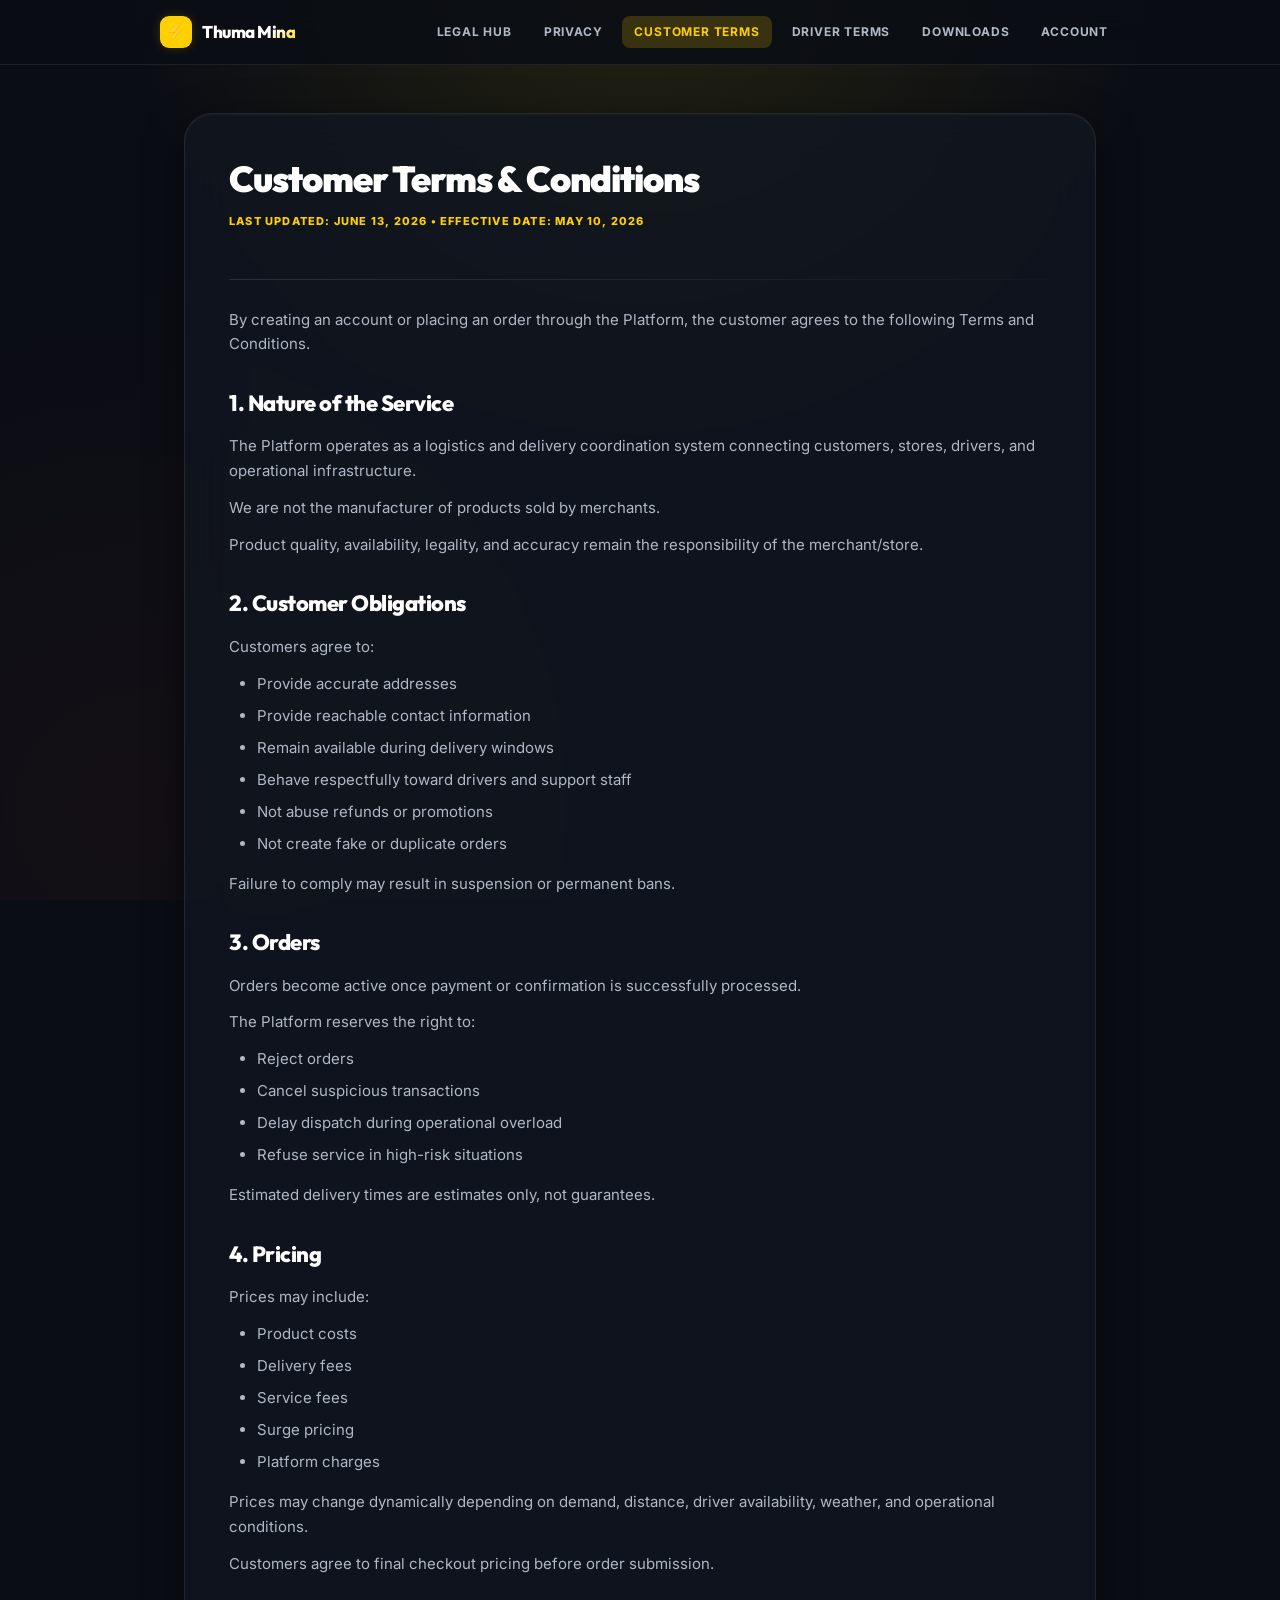
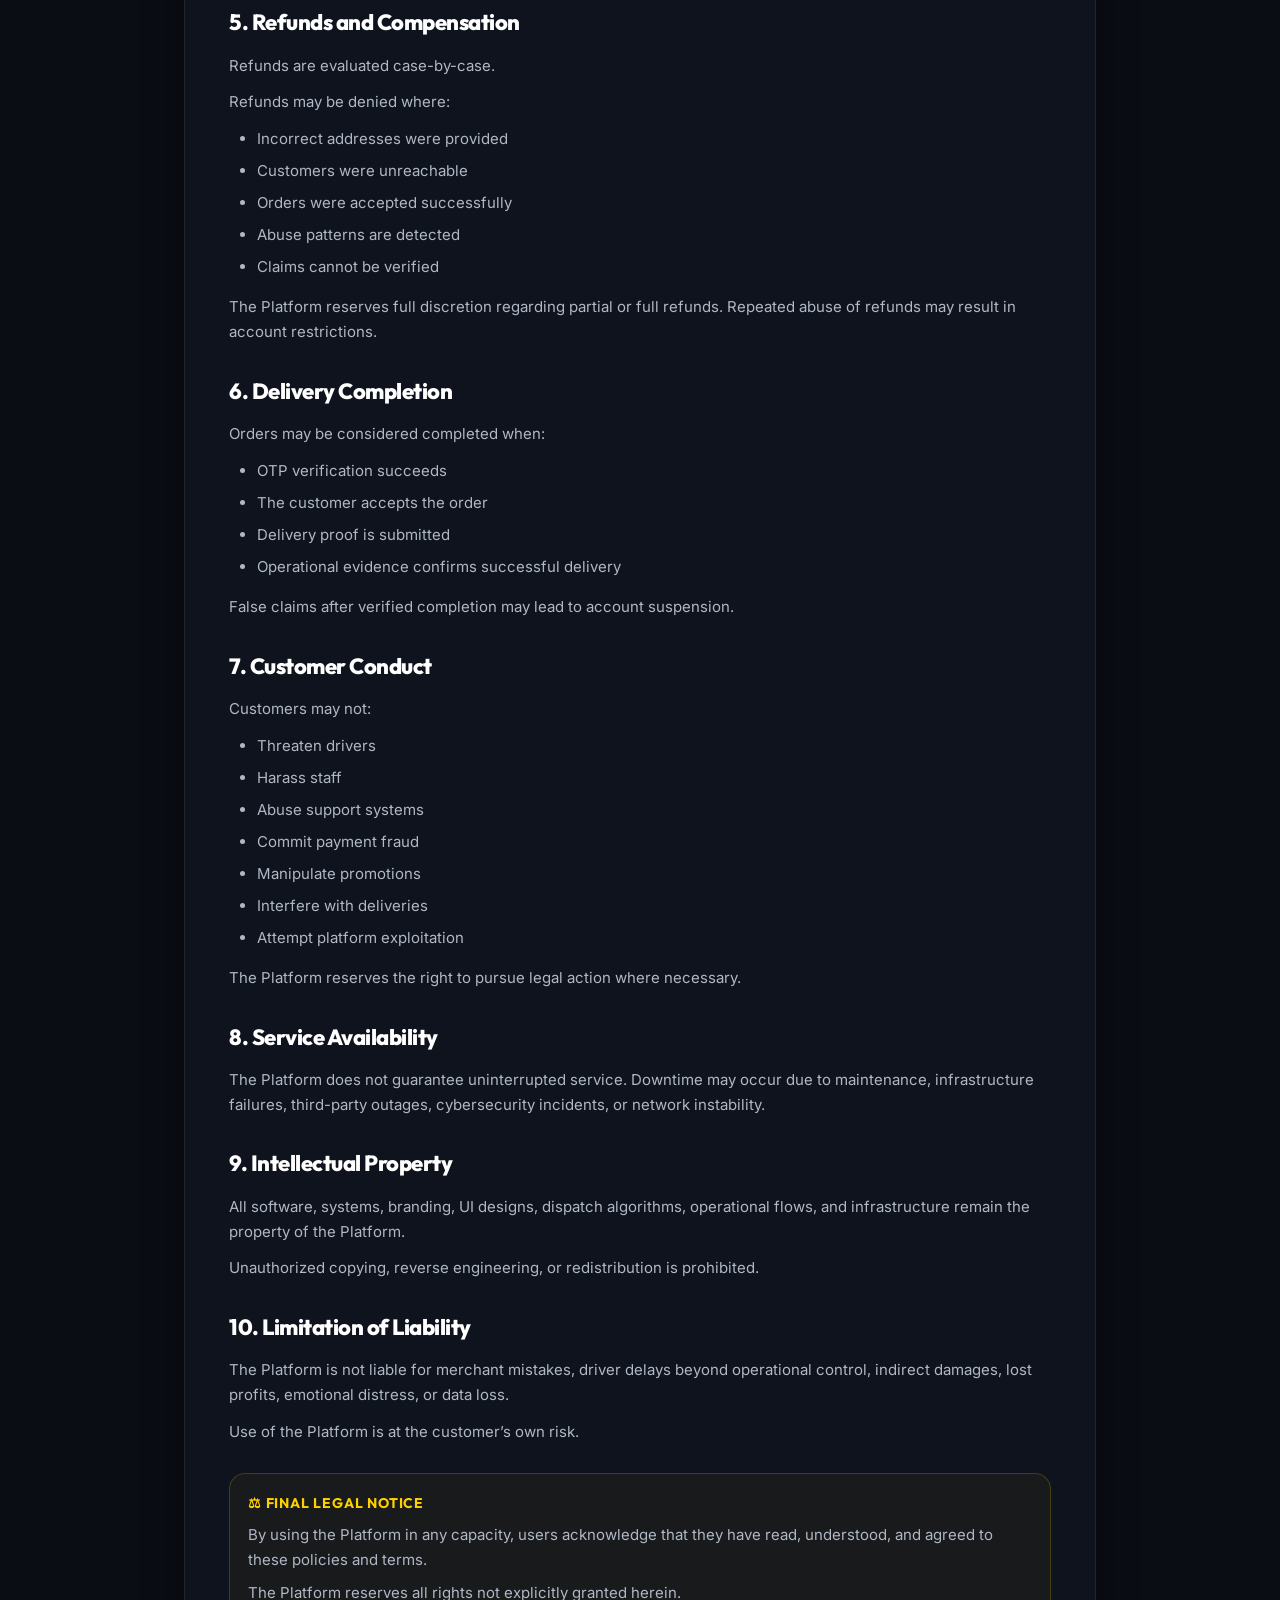
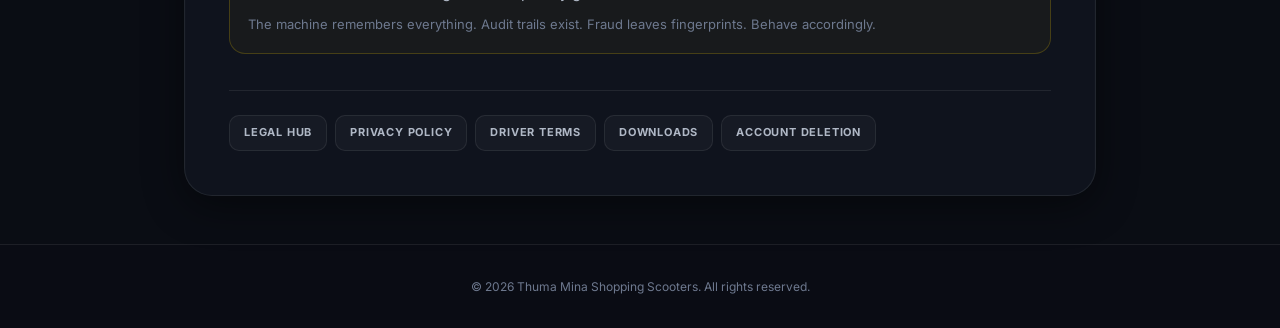
==== commit c71eb147: "feat(legal-site): mobile-first responsive redesign, unified brand header, verified iOS TestFlight in" ====
--- a/legal/customer-terms.html
+++ b/legal/customer-terms.html
@@ -7,131 +7,138 @@
     <link rel="stylesheet" href="../assets/styles.css">
     <link rel="preconnect" href="https://fonts.googleapis.com">
     <link rel="preconnect" href="https://fonts.gstatic.com" crossorigin>
-    <link href="https://fonts.googleapis.com/css2?family=Inter:wght@400;600;700;900&display=swap" rel="stylesheet">
+    <link href="https://fonts.googleapis.com/css2?family=Outfit:wght@400;600;700;800;900&family=Inter:wght@400;500;600;700;800&display=swap" rel="stylesheet">
 </head>
 <body>
+    <header class="site-header">
+        <div class="header-inner">
+            <a href="index.html" class="brand-link">
+                <span class="brand-icon">&#9889;</span>
+                <span class="brand-title">Thuma Mina</span>
+            </a>
+            <nav class="header-nav">
+                <a href="index.html">Legal Hub</a>
+                <a href="privacy.html">Privacy</a>
+                <a href="customer-terms.html" class="active">Customer Terms</a>
+                <a href="driver-terms.html">Driver Terms</a>
+                <a href="downloads/applications.html">Downloads</a>
+                <a href="delete-account.html">Account</a>
+            </nav>
+        </div>
+    </header>
+
     <div class="container">
         <div class="policy-card">
-            <h1>Customer Terms</h1>
-            <p class="last-updated">Last Updated: June 13, 2026</p>
+            <h1>Customer Terms &amp; Conditions</h1>
+            <p class="last-updated">Last Updated: June 13, 2026 &bull; Effective Date: May 10, 2026</p>
             
             <div class="divider"></div>
 
             <div class="content" id="policy-content">
-<p>Customer Terms and Conditions</p>
-<p>Effective Date: May 10, 2026</p>
-<p>By creating an account or placing an order through the Platform, the customer agrees to the following Terms and Conditions.</p>
-<ol>
-<li>Nature of the Service</li>
-</ol>
-<p>The Platform operates as a logistics and delivery coordination system connecting customers, stores, drivers, and operational infrastructure.</p>
-<p>We are not the manufacturer of products sold by merchants.</p>
-<p>Product quality, availability, legality, and accuracy remain the responsibility of the merchant/store.</p>
-<ol start="2">
-<li>Customer Obligations</li>
-</ol>
-<p>Customers agree to:</p>
-<p>Provide accurate addresses
-Provide reachable contact information
-Remain available during delivery windows
-Behave respectfully toward drivers and support staff
-Not abuse refunds or promotions
-Not create fake or duplicate orders</p>
-<p>Failure to comply may result in suspension or permanent bans.</p>
-<ol start="3">
-<li>Orders</li>
-</ol>
-<p>Orders become active once payment or confirmation is successfully processed.</p>
-<p>The Platform reserves the right to:</p>
-<p>Reject orders
-Cancel suspicious transactions
-Delay dispatch during operational overload
-Refuse service in high-risk situations</p>
-<p>Estimated delivery times are estimates only, not guarantees.</p>
-<ol start="4">
-<li>Pricing</li>
-</ol>
-<p>Prices may include:</p>
-<p>Product costs
-Delivery fees
-Service fees
-Surge pricing
-Platform charges</p>
-<p>Prices may change dynamically depending on:</p>
-<p>Demand
-Distance
-Driver availability
-Weather
-Operational conditions</p>
-<p>Customers agree to final checkout pricing before order submission.</p>
-<ol start="5">
-<li>Refunds and Compensation</li>
-</ol>
-<p>Refunds are evaluated case-by-case.</p>
-<p>Refunds may be denied where:</p>
-<p>Incorrect addresses were provided
-Customers were unreachable
-Orders were accepted successfully
-Abuse patterns are detected
-Claims cannot be verified</p>
-<p>The Platform reserves full discretion regarding partial or full refunds.</p>
-<p>Repeated abuse of refunds may result in account restrictions.</p>
-<ol start="6">
-<li>Delivery Completion</li>
-</ol>
-<p>Orders may be considered completed when:</p>
-<p>OTP verification succeeds
-The customer accepts the order
-Delivery proof is submitted
-Operational evidence confirms successful delivery</p>
-<p>False claims after verified completion may lead to account suspension.</p>
-<ol start="7">
-<li>Customer Conduct</li>
-</ol>
-<p>Customers may not:</p>
-<p>Threaten drivers
-Harass staff
-Abuse support systems
-Commit payment fraud
-Manipulate promotions
-Interfere with deliveries
-Attempt platform exploitation</p>
-<p>The Platform reserves the right to pursue legal action where necessary.</p>
-<ol start="8">
-<li>Service Availability</li>
-</ol>
-<p>The Platform does not guarantee uninterrupted service.</p>
-<p>Downtime may occur due to:</p>
-<p>Maintenance
-Infrastructure failures
-Third-party outages
-Cybersecurity incidents
-Network instability
-9. Intellectual Property</p>
-<p>All software, systems, branding, UI designs, dispatch algorithms, operational flows, and infrastructure remain the property of the Platform.</p>
-<p>Unauthorized copying, reverse engineering, or redistribution is prohibited.</p>
-<ol start="10">
-<li>Limitation of Liability</li>
-</ol>
-<p>The Platform is not liable for:</p>
-<p>Merchant mistakes
-Driver delays beyond operational control
-Indirect damages
-Lost profits
-Emotional distress
-Data loss</p>
-<p>Use of the Platform is at the customer’s own risk.</p>
-<p>Final Legal Notice</p>
-<p>By using the Platform in any capacity, users acknowledge that they have read, understood, and agreed to these policies and terms.</p>
-<p>The Platform reserves all rights not explicitly granted herein.</p>
-<p>The machine remembers everything. Audit trails exist. Fraud leaves fingerprints. Behave accordingly..</p>
+                <p>
+                    By creating an account or placing an order through the Platform, the customer agrees to the following Terms and Conditions.
+                </p>
 
-</div>
+                <h2>1. Nature of the Service</h2>
+                <p>The Platform operates as a logistics and delivery coordination system connecting customers, stores, drivers, and operational infrastructure.</p>
+                <p>We are not the manufacturer of products sold by merchants.</p>
+                <p>Product quality, availability, legality, and accuracy remain the responsibility of the merchant/store.</p>
+
+                <h2>2. Customer Obligations</h2>
+                <p>Customers agree to:</p>
+                <ul>
+                    <li>Provide accurate addresses</li>
+                    <li>Provide reachable contact information</li>
+                    <li>Remain available during delivery windows</li>
+                    <li>Behave respectfully toward drivers and support staff</li>
+                    <li>Not abuse refunds or promotions</li>
+                    <li>Not create fake or duplicate orders</li>
+                </ul>
+                <p>Failure to comply may result in suspension or permanent bans.</p>
+
+                <h2>3. Orders</h2>
+                <p>Orders become active once payment or confirmation is successfully processed.</p>
+                <p>The Platform reserves the right to:</p>
+                <ul>
+                    <li>Reject orders</li>
+                    <li>Cancel suspicious transactions</li>
+                    <li>Delay dispatch during operational overload</li>
+                    <li>Refuse service in high-risk situations</li>
+                </ul>
+                <p>Estimated delivery times are estimates only, not guarantees.</p>
+
+                <h2>4. Pricing</h2>
+                <p>Prices may include:</p>
+                <ul>
+                    <li>Product costs</li>
+                    <li>Delivery fees</li>
+                    <li>Service fees</li>
+                    <li>Surge pricing</li>
+                    <li>Platform charges</li>
+                </ul>
+                <p>Prices may change dynamically depending on demand, distance, driver availability, weather, and operational conditions.</p>
+                <p>Customers agree to final checkout pricing before order submission.</p>
+
+                <h2>5. Refunds and Compensation</h2>
+                <p>Refunds are evaluated case-by-case.</p>
+                <p>Refunds may be denied where:</p>
+                <ul>
+                    <li>Incorrect addresses were provided</li>
+                    <li>Customers were unreachable</li>
+                    <li>Orders were accepted successfully</li>
+                    <li>Abuse patterns are detected</li>
+                    <li>Claims cannot be verified</li>
+                </ul>
+                <p>The Platform reserves full discretion regarding partial or full refunds. Repeated abuse of refunds may result in account restrictions.</p>
+
+                <h2>6. Delivery Completion</h2>
+                <p>Orders may be considered completed when:</p>
+                <ul>
+                    <li>OTP verification succeeds</li>
+                    <li>The customer accepts the order</li>
+                    <li>Delivery proof is submitted</li>
+                    <li>Operational evidence confirms successful delivery</li>
+                </ul>
+                <p>False claims after verified completion may lead to account suspension.</p>
+
+                <h2>7. Customer Conduct</h2>
+                <p>Customers may not:</p>
+                <ul>
+                    <li>Threaten drivers</li>
+                    <li>Harass staff</li>
+                    <li>Abuse support systems</li>
+                    <li>Commit payment fraud</li>
+                    <li>Manipulate promotions</li>
+                    <li>Interfere with deliveries</li>
+                    <li>Attempt platform exploitation</li>
+                </ul>
+                <p>The Platform reserves the right to pursue legal action where necessary.</p>
+
+                <h2>8. Service Availability</h2>
+                <p>The Platform does not guarantee uninterrupted service. Downtime may occur due to maintenance, infrastructure failures, third-party outages, cybersecurity incidents, or network instability.</p>
+
+                <h2>9. Intellectual Property</h2>
+                <p>All software, systems, branding, UI designs, dispatch algorithms, operational flows, and infrastructure remain the property of the Platform.</p>
+                <p>Unauthorized copying, reverse engineering, or redistribution is prohibited.</p>
+
+                <h2>10. Limitation of Liability</h2>
+                <p>The Platform is not liable for merchant mistakes, driver delays beyond operational control, indirect damages, lost profits, emotional distress, or data loss.</p>
+                <p>Use of the Platform is at the customer&rsquo;s own risk.</p>
+
+                <div class="warning-box" style="background-color: rgba(255, 208, 0, 0.04); border-color: rgba(255, 208, 0, 0.2); margin-top: 28px;">
+                    <h3 style="color: var(--primary-yellow);">&#9878; Final Legal Notice</h3>
+                    <p style="margin-bottom: 8px;">By using the Platform in any capacity, users acknowledge that they have read, understood, and agreed to these policies and terms.</p>
+                    <p style="margin-bottom: 8px;">The Platform reserves all rights not explicitly granted herein.</p>
+                    <p style="margin-bottom: 0; color: var(--text-muted); font-size: 13px;">The machine remembers everything. Audit trails exist. Fraud leaves fingerprints. Behave accordingly.</p>
+                </div>
+            </div>
 
             <div class="nav-links">
-                <a href="index.html">Home</a>
+                <a href="index.html">Legal Hub</a>
                 <a href="privacy.html">Privacy Policy</a>
                 <a href="driver-terms.html">Driver Terms</a>
+                <a href="downloads/applications.html">Downloads</a>
+                <a href="delete-account.html">Account Deletion</a>
             </div>
         </div>
     </div>
--- a/assets/styles.css
+++ b/assets/styles.css
@@ -1,46 +1,43 @@
-@import url('https://fonts.googleapis.com/css2?family=Outfit:wght@400;600;800;900&family=Inter:wght@400;500;600;700;800&display=swap');
+@import url('https://fonts.googleapis.com/css2?family=Outfit:wght@400;500;600;700;800;900&family=Inter:wght@400;500;600;700;800&display=swap');
 
 :root {
-    --primary-yellow: hsl(45, 100%, 55%);
-    --primary-yellow-glow: hsla(45, 100%, 55%, 0.15);
-    --bg-dark: hsl(220, 15%, 5%);
-    --card-bg: rgba(18, 18, 22, 0.65);
-    --text-primary: hsl(0, 0%, 100%);
-    --text-secondary: hsl(220, 10%, 75%);
-    --text-muted: hsl(220, 10%, 50%);
-    --border-color: rgba(255, 255, 255, 0.04);
-    --border-color-hover: rgba(255, 215, 0, 0.2);
-    --alert-red: hsl(355, 100%, 63%);
-    --alert-red-glow: hsla(355, 100%, 63%, 0.15);
-}
-
-* {
+    --primary-yellow: #FFD000;
+    --primary-yellow-hover: #FFE033;
+    --primary-yellow-glow: rgba(255, 208, 0, 0.18);
+    --bg-dark: #0A0D14;
+    --card-bg: rgba(17, 22, 33, 0.78);
+    --card-bg-solid: #111621;
+    --card-border: rgba(255, 255, 255, 0.08);
+    --card-border-hover: rgba(255, 208, 0, 0.35);
+    --text-primary: #FFFFFF;
+    --text-secondary: #B0B8C6;
+    --text-muted: #6E798F;
+    --border-color: rgba(255, 255, 255, 0.08);
+    --border-color-hover: rgba(255, 208, 0, 0.25);
+    --alert-red: #FF453A;
+    --alert-red-glow: rgba(255, 69, 58, 0.18);
+    --accent-green: #34C759;
+    --accent-blue: #0A84FF;
+    --accent-orange: #FF9F0A;
+}
+
+*, *::before, *::after {
     margin: 0;
     padding: 0;
     box-sizing: border-box;
 }
 
-/* Custom Scrollbar */
-::-webkit-scrollbar {
-    width: 8px;
-}
-::-webkit-scrollbar-track {
-    background: var(--bg-dark);
-}
-::-webkit-scrollbar-thumb {
-    background: rgba(255, 255, 255, 0.1);
-    border-radius: 4px;
-}
-::-webkit-scrollbar-thumb:hover {
-    background: var(--primary-yellow);
+html {
+    -webkit-text-size-adjust: 100%;
+    scroll-behavior: smooth;
 }
 
 body {
-    font-family: 'Inter', sans-serif;
+    font-family: 'Inter', -apple-system, BlinkMacSystemFont, 'Segoe UI', Roboto, Helvetica, Arial, sans-serif;
     background-color: var(--bg-dark);
     background-image: 
-        radial-gradient(circle at 50% -20%, hsla(45, 100%, 55%, 0.12), transparent 45%),
-        radial-gradient(circle at 10% 80%, hsla(355, 100%, 63%, 0.03), transparent 35%);
+        radial-gradient(circle at 50% -10%, rgba(255, 208, 0, 0.12), transparent 45%),
+        radial-gradient(circle at 10% 90%, rgba(255, 69, 58, 0.04), transparent 40%);
     background-attachment: fixed;
     color: var(--text-primary);
     line-height: 1.6;
@@ -48,172 +45,496 @@
     flex-direction: column;
     min-height: 100vh;
     overflow-x: hidden;
-}
-
+    width: 100%;
+}
+
+/* Custom Scrollbar */
+::-webkit-scrollbar {
+    width: 6px;
+    height: 6px;
+}
+::-webkit-scrollbar-track {
+    background: var(--bg-dark);
+}
+::-webkit-scrollbar-thumb {
+    background: rgba(255, 255, 255, 0.15);
+    border-radius: 4px;
+}
+::-webkit-scrollbar-thumb:hover {
+    background: var(--primary-yellow);
+}
+
+/* Header & Global Brand Bar */
+.site-header {
+    width: 100%;
+    padding: 16px 20px;
+    background: rgba(10, 13, 20, 0.85);
+    backdrop-filter: blur(16px);
+    -webkit-backdrop-filter: blur(16px);
+    border-bottom: 1px solid var(--border-color);
+    position: sticky;
+    top: 0;
+    z-index: 100;
+}
+
+.header-inner {
+    max-width: 960px;
+    margin: 0 auto;
+    display: flex;
+    align-items: center;
+    justify-content: space-between;
+    gap: 16px;
+}
+
+.brand-link {
+    display: inline-flex;
+    align-items: center;
+    gap: 10px;
+    text-decoration: none;
+    color: var(--text-primary);
+    font-family: 'Outfit', sans-serif;
+    font-weight: 800;
+    font-size: 17px;
+    letter-spacing: -0.5px;
+}
+
+.brand-icon {
+    width: 32px;
+    height: 32px;
+    border-radius: 9px;
+    background: var(--primary-yellow);
+    color: #000;
+    display: flex;
+    align-items: center;
+    justify-content: center;
+    font-size: 16px;
+    font-weight: 900;
+    box-shadow: 0 0 12px var(--primary-yellow-glow);
+}
+
+.brand-title {
+    background: linear-gradient(135deg, #fff 70%, var(--primary-yellow));
+    -webkit-background-clip: text;
+    -webkit-text-fill-color: transparent;
+}
+
+.header-nav {
+    display: flex;
+    align-items: center;
+    gap: 8px;
+    flex-wrap: wrap;
+}
+
+.header-nav a {
+    text-decoration: none;
+    font-size: 12px;
+    font-weight: 700;
+    text-transform: uppercase;
+    letter-spacing: 0.8px;
+    color: var(--text-secondary);
+    padding: 6px 12px;
+    border-radius: 8px;
+    transition: all 0.2s ease;
+}
+
+.header-nav a:hover, .header-nav a.active {
+    color: var(--primary-yellow);
+    background: var(--primary-yellow-glow);
+}
+
+/* Layout Container */
 .container {
-    max-width: 900px;
-    margin: 80px auto;
-    padding: 0 24px;
+    max-width: 960px;
+    margin: clamp(20px, 4vw, 48px) auto;
+    padding: 0 clamp(14px, 3vw, 24px);
     flex-grow: 1;
     width: 100%;
 }
 
+/* Primary Card Container */
 .policy-card {
     background: var(--card-bg);
     backdrop-filter: blur(24px);
     -webkit-backdrop-filter: blur(24px);
-    border-radius: 28px;
-    padding: 48px;
+    border-radius: clamp(16px, 3vw, 28px);
+    padding: clamp(20px, 4vw, 44px);
     border: 1px solid var(--border-color);
     box-shadow: 
-        0 4px 30px rgba(0, 0, 0, 0.4),
-        0 1px 3px rgba(255, 255, 255, 0.05) inset;
-    transition: transform 0.3s ease, box-shadow 0.3s ease;
-}
-
+        0 10px 40px rgba(0, 0, 0, 0.45),
+        0 1px 2px rgba(255, 255, 255, 0.05) inset;
+    width: 100%;
+    overflow: hidden;
+}
+
+/* Typography */
 h1 {
     font-family: 'Outfit', sans-serif;
-    font-size: 36px;
+    font-size: clamp(24px, 5.5vw, 36px);
     font-weight: 900;
+    line-height: 1.15;
     margin-bottom: 8px;
-    letter-spacing: -1.5px;
-    background: linear-gradient(135deg, #fff 60%, var(--primary-yellow));
+    letter-spacing: -1px;
+    background: linear-gradient(135deg, #ffffff 65%, var(--primary-yellow));
     -webkit-background-clip: text;
     -webkit-text-fill-color: transparent;
+    word-break: break-word;
+}
+
+h2 {
+    font-family: 'Outfit', sans-serif;
+    font-size: clamp(18px, 4vw, 22px);
+    font-weight: 800;
+    color: var(--text-primary);
+    margin: 28px 0 12px;
+    letter-spacing: -0.5px;
+}
+
+h3 {
+    font-family: 'Outfit', sans-serif;
+    font-size: clamp(15px, 3vw, 18px);
+    font-weight: 700;
+    color: var(--text-primary);
+    margin: 18px 0 8px;
+}
+
+p {
+    font-size: clamp(14px, 2vw, 15px);
+    color: var(--text-secondary);
+    line-height: 1.65;
+    margin-bottom: 14px;
+    word-break: break-word;
 }
 
 .last-updated {
-    font-size: 13px;
+    font-size: 11px;
     color: var(--primary-yellow);
-    font-weight: 700;
-    text-transform: uppercase;
-    letter-spacing: 1.5px;
-    margin-bottom: 30px;
+    font-weight: 800;
+    text-transform: uppercase;
+    letter-spacing: 1.2px;
+    margin-bottom: 20px;
+    display: inline-block;
 }
 
 .divider {
     height: 1px;
-    background: linear-gradient(90deg, var(--border-color) 0%, rgba(255,255,255,0.01) 100%);
-    margin: 32px 0;
-}
-
+    background: linear-gradient(90deg, rgba(255, 255, 255, 0.12) 0%, rgba(255, 255, 255, 0.01) 100%);
+    margin: clamp(18px, 3vw, 28px) 0;
+    width: 100%;
+}
+
+/* Policy Content Formatting */
 .content {
-    font-size: 15.5px;
+    font-size: clamp(14px, 1.8vw, 15px);
     color: var(--text-secondary);
-    white-space: pre-wrap;
-}
-
-.nav-links {
-    margin-top: 48px;
-    display: flex;
+    line-height: 1.7;
+    word-break: break-word;
+    overflow-wrap: break-word;
+}
+
+.content p {
+    margin-bottom: 12px;
+}
+
+.content ol, .content ul {
+    margin: 12px 0 16px 20px;
+    padding-left: 8px;
+}
+
+.content li {
+    margin-bottom: 8px;
+    line-height: 1.6;
+}
+
+/* Home Grid & Hub Cards */
+.home-grid {
+    display: grid;
+    grid-template-columns: repeat(auto-fit, minmax(min(100%, 250px), 1fr));
+    gap: 16px;
+    margin-top: 24px;
+    width: 100%;
+}
+
+.home-card {
+    background: rgba(255, 255, 255, 0.02);
+    border: 1px solid var(--border-color);
+    border-radius: 18px;
+    padding: 24px;
+    text-decoration: none;
+    transition: all 0.25s cubic-bezier(0.16, 1, 0.3, 1);
+    display: flex;
+    flex-direction: column;
+    justify-content: flex-start;
+    min-height: 130px;
+}
+
+.home-card:hover {
+    border-color: var(--primary-yellow);
+    background: rgba(255, 208, 0, 0.03);
+    box-shadow: 0 8px 24px rgba(0, 0, 0, 0.35), 0 0 12px var(--primary-yellow-glow);
+    transform: translateY(-3px);
+}
+
+.home-card h2 {
+    color: var(--primary-yellow);
+    font-size: 18px;
+    margin: 0 0 8px;
+    font-weight: 800;
+}
+
+.home-card p {
+    color: var(--text-secondary);
+    font-size: 13.5px;
+    margin: 0;
+    line-height: 1.5;
+}
+
+/* Download Centre App Cards */
+.app-grid {
+    display: flex;
+    flex-direction: column;
+    gap: 20px;
+    margin-top: 24px;
+    width: 100%;
+}
+
+.app-card {
+    background: rgba(255, 255, 255, 0.02);
+    border-radius: 20px;
+    border: 1px solid var(--border-color);
+    padding: clamp(20px, 3vw, 28px);
+    display: flex;
+    align-items: center;
+    gap: 20px;
+    transition: all 0.25s ease;
+    width: 100%;
+}
+
+.app-card:hover {
+    border-color: rgba(255, 208, 0, 0.3);
+    box-shadow: 0 8px 24px rgba(0, 0, 0, 0.35);
+}
+
+.app-icon {
+    width: 58px;
+    height: 58px;
+    border-radius: 16px;
+    background: var(--primary-yellow-glow);
+    border: 1px solid rgba(255, 208, 0, 0.3);
+    display: flex;
+    align-items: center;
+    justify-content: center;
+    font-size: 26px;
+    flex-shrink: 0;
+}
+
+.app-info {
+    flex: 1;
+    min-width: 0;
+}
+
+.app-info h3 {
+    margin: 4px 0 6px;
+    font-size: 19px;
+    font-weight: 800;
+    color: var(--text-primary);
+}
+
+.app-info p {
+    margin: 0;
+    font-size: 13.5px;
+    line-height: 1.5;
+}
+
+.badge-row {
+    display: flex;
+    gap: 8px;
     flex-wrap: wrap;
-    gap: 24px;
-}
-
-.nav-links a {
-    color: var(--primary-yellow);
+    align-items: center;
+    margin-bottom: 6px;
+}
+
+.app-badge {
+    display: inline-flex;
+    align-items: center;
+    font-size: 10px;
+    font-weight: 800;
+    text-transform: uppercase;
+    letter-spacing: 0.8px;
+    padding: 3px 8px;
+    border-radius: 6px;
+}
+
+.app-badge.available {
+    background: rgba(52, 199, 89, 0.12);
+    color: #34C759;
+    border: 1px solid rgba(52, 199, 89, 0.25);
+}
+
+.app-badge.play-store {
+    background: rgba(61, 220, 132, 0.12);
+    color: #3DDC84;
+    border: 1px solid rgba(61, 220, 132, 0.25);
+}
+
+.app-badge.app-store {
+    background: rgba(10, 132, 255, 0.12);
+    color: #0A84FF;
+    border: 1px solid rgba(10, 132, 255, 0.25);
+}
+
+.app-badge.beta {
+    background: rgba(255, 159, 10, 0.14);
+    color: #FF9F0A;
+    border: 1px solid rgba(255, 159, 10, 0.35);
+}
+
+.app-meta {
+    display: grid;
+    grid-template-columns: repeat(auto-fit, minmax(min(100%, 105px), 1fr));
+    gap: 8px 14px;
+    margin-top: 14px;
+    padding-top: 14px;
+    border-top: 1px solid var(--border-color);
+}
+
+.meta-item {
+    display: flex;
+    flex-direction: column;
+    gap: 2px;
+}
+
+.meta-label {
+    font-size: 9.5px;
+    font-weight: 800;
+    text-transform: uppercase;
+    letter-spacing: 0.8px;
+    color: var(--text-muted);
+}
+
+.meta-value {
+    font-size: 13px;
+    font-weight: 600;
+    color: var(--text-primary);
+    white-space: nowrap;
+    overflow: hidden;
+    text-overflow: ellipsis;
+}
+
+/* Action Buttons */
+.app-actions {
+    display: flex;
+    flex-direction: column;
+    gap: 10px;
+    flex-shrink: 0;
+}
+
+.btn-download, .btn-play-store, .btn-app-store {
+    display: inline-flex;
+    align-items: center;
+    justify-content: center;
+    gap: 8px;
+    padding: 12px 20px;
+    min-height: 44px;
+    border-radius: 12px;
+    font-family: 'Outfit', sans-serif;
+    font-size: 12px;
+    font-weight: 800;
+    text-transform: uppercase;
+    letter-spacing: 0.8px;
     text-decoration: none;
+    white-space: nowrap;
+    cursor: pointer;
+    transition: all 0.2s cubic-bezier(0.16, 1, 0.3, 1);
+}
+
+.btn-download {
+    background: var(--primary-yellow);
+    color: #000;
+    border: none;
+}
+
+.btn-download:hover {
+    background: var(--primary-yellow-hover);
+    box-shadow: 0 4px 15px var(--primary-yellow-glow);
+    transform: translateY(-2px);
+}
+
+.btn-play-store {
+    background: #3DDC84;
+    color: #000;
+    border: none;
+}
+
+.btn-play-store:hover {
+    background: #4FE0B7;
+    box-shadow: 0 4px 15px rgba(61, 220, 132, 0.3);
+    transform: translateY(-2px);
+}
+
+.btn-app-store {
+    background: #000000;
+    color: #ffffff;
+    border: 1px solid rgba(255, 255, 255, 0.25);
+}
+
+.btn-app-store:hover {
+    background: #16181F;
+    border-color: #ffffff;
+    box-shadow: 0 4px 15px rgba(255, 255, 255, 0.15);
+    transform: translateY(-2px);
+}
+
+.btn-app-store.beta {
+    border-color: rgba(255, 159, 10, 0.5);
+    color: #FFB340;
+}
+
+.btn-app-store.beta:hover {
+    border-color: #FF9F0A;
+    box-shadow: 0 4px 15px rgba(255, 159, 10, 0.25);
+}
+
+/* Tabs & Forms (Delete Account) */
+.tabs {
+    display: flex;
+    background: rgba(0, 0, 0, 0.3);
+    padding: 4px;
+    border-radius: 14px;
+    gap: 4px;
+    margin-bottom: 24px;
+    border: 1px solid var(--border-color);
+    width: 100%;
+}
+
+.tab-btn {
+    flex: 1;
+    padding: 12px 14px;
+    min-height: 44px;
+    background: transparent;
+    border: none;
+    color: var(--text-muted);
+    font-family: 'Outfit', sans-serif;
     font-size: 13px;
     font-weight: 700;
-    text-transform: uppercase;
-    letter-spacing: 1.2px;
-    transition: color 0.2s, opacity 0.2s;
-    opacity: 0.8;
-}
-
-.nav-links a:hover {
-    opacity: 1;
-    text-shadow: 0 0 10px var(--primary-yellow-glow);
-}
-
-footer {
-    padding: 48px 0;
+    cursor: pointer;
+    border-radius: 10px;
+    transition: all 0.2s ease;
     text-align: center;
-    font-size: 12px;
-    color: var(--text-muted);
-    border-top: 1px solid var(--border-color);
-    background: rgba(0, 0, 0, 0.2);
-}
-
-/* Home Grid & Navigation Cards */
-.home-grid {
-    display: grid;
-    grid-template-columns: repeat(auto-fit, minmax(260px, 1fr));
-    gap: 24px;
-    margin-top: 40px;
-}
-
-.home-card {
-    background: var(--card-bg);
-    backdrop-filter: blur(16px);
-    -webkit-backdrop-filter: blur(16px);
-    padding: 32px;
-    border-radius: 24px;
-    text-decoration: none;
-    border: 1px solid var(--border-color);
-    box-shadow: 0 4px 20px rgba(0, 0, 0, 0.2);
-    transition: all 0.3s cubic-bezier(0.16, 1, 0.3, 1);
-}
-
-.home-card:hover {
-    transform: translateY(-6px);
-    border-color: var(--primary-yellow);
-    box-shadow: 
-        0 12px 30px rgba(0, 0, 0, 0.4),
-        0 0 15px var(--primary-yellow-glow);
-}
-
-.home-card h2 {
-    font-family: 'Outfit', sans-serif;
-    color: var(--primary-yellow);
-    font-size: 20px;
-    font-weight: 800;
-    margin-bottom: 12px;
-    letter-spacing: -0.5px;
-}
-
-.home-card p {
-    color: var(--text-secondary);
-    font-size: 14px;
-    line-height: 1.5;
-}
-
-/* Tabs System */
-.tabs {
-    display: flex;
-    gap: 8px;
-    margin-bottom: 32px;
-    border-bottom: 1px solid var(--border-color);
-    padding-bottom: 8px;
-}
-
-.tab-btn {
-    background: none;
-    border: none;
-    color: var(--text-muted);
-    font-size: 13.5px;
-    font-weight: 700;
-    padding: 10px 20px;
-    cursor: pointer;
-    text-transform: uppercase;
-    letter-spacing: 0.8px;
-    transition: all 0.2s ease;
-    border-radius: 8px;
 }
 
 .tab-btn:hover {
     color: var(--text-primary);
-    background: rgba(255, 255, 255, 0.03);
 }
 
 .tab-btn.active {
-    color: var(--primary-yellow);
-    background: var(--primary-yellow-glow);
+    color: #000;
+    background: var(--primary-yellow);
+    box-shadow: 0 2px 10px var(--primary-yellow-glow);
 }
 
 .tab-content {
     display: none;
-    animation: fadeIn 0.4s ease forwards;
+    animation: fadeIn 0.3s ease forwards;
 }
 
 .tab-content.active {
@@ -221,23 +542,22 @@
 }
 
 @keyframes fadeIn {
-    from { opacity: 0; transform: translateY(10px); }
+    from { opacity: 0; transform: translateY(6px); }
     to { opacity: 1; transform: translateY(0); }
 }
 
-/* Forms & Inputs */
 .form-group {
-    margin-bottom: 24px;
+    margin-bottom: 18px;
 }
 
 label {
     display: block;
     font-size: 11px;
-    font-weight: 700;
+    font-weight: 800;
     color: var(--text-muted);
-    margin-bottom: 8px;
-    text-transform: uppercase;
-    letter-spacing: 1.2px;
+    margin-bottom: 6px;
+    text-transform: uppercase;
+    letter-spacing: 1px;
 }
 
 input[type="email"],
@@ -246,15 +566,15 @@
 select,
 textarea {
     width: 100%;
-    padding: 16px 18px;
-    border-radius: 14px;
-    background-color: rgba(0, 0, 0, 0.2);
+    padding: 14px 16px;
+    min-height: 48px;
+    border-radius: 12px;
+    background-color: rgba(0, 0, 0, 0.3);
     border: 1px solid var(--border-color);
     color: var(--text-primary);
     font-family: inherit;
-    font-size: 15px;
-    box-shadow: 0 2px 8px rgba(0, 0, 0, 0.1) inset;
-    transition: all 0.25s cubic-bezier(0.16, 1, 0.3, 1);
+    font-size: 16px; /* Prevents auto-zoom in iOS Safari */
+    transition: all 0.2s ease;
 }
 
 input[type="email"]:focus,
@@ -264,327 +584,197 @@
 textarea:focus {
     outline: none;
     border-color: var(--primary-yellow);
-    background-color: rgba(255, 255, 255, 0.02);
-    box-shadow: 
-        0 0 0 4px var(--primary-yellow-glow),
-        0 4px 12px rgba(0, 0, 0, 0.2);
+    background-color: rgba(255, 208, 0, 0.02);
+    box-shadow: 0 0 0 3px var(--primary-yellow-glow);
 }
 
 textarea {
     resize: vertical;
-    min-height: 120px;
-    line-height: 1.5;
+    min-height: 100px;
 }
 
 select {
     appearance: none;
-    background-image: url("data:image/svg+xml;utf8,<svg fill='rgb(255,215,0)' height='24' viewBox='0 0 24 24' width='24' xmlns='http://www.w3.org/2000/svg'><path d='M7 10l5 5 5-5z'/><path d='M0 0h24v24H0z' fill='none'/></svg>");
+    background-image: url("data:image/svg+xml;utf8,<svg fill='%23FFD000' height='24' viewBox='0 0 24 24' width='24' xmlns='http://www.w3.org/2000/svg'><path d='M7 10l5 5 5-5z'/></svg>");
     background-repeat: no-repeat;
-    background-position: right 18px center;
+    background-position: right 14px center;
     cursor: pointer;
 }
 
-/* Warnings and Banners */
 .warning-box {
-    background-color: rgba(255, 77, 77, 0.04);
-    border: 1px solid rgba(255, 77, 77, 0.15);
-    border-radius: 20px;
-    padding: 24px;
-    margin-bottom: 32px;
-    box-shadow: 0 4px 15px rgba(255, 77, 77, 0.02);
+    background-color: rgba(255, 69, 58, 0.05);
+    border: 1px solid rgba(255, 69, 58, 0.2);
+    border-radius: 16px;
+    padding: 18px;
+    margin-bottom: 24px;
 }
 
 .warning-box h3 {
     color: var(--alert-red);
-    font-family: 'Outfit', sans-serif;
-    font-size: 15px;
-    font-weight: 900;
-    margin-bottom: 12px;
+    font-size: 14px;
+    margin: 0 0 8px;
     text-transform: uppercase;
     letter-spacing: 0.8px;
 }
 
 .warning-box ul {
-    list-style-position: inside;
+    margin-left: 18px;
+    font-size: 13.5px;
     color: var(--text-secondary);
-    font-size: 14px;
 }
 
 .warning-box li {
-    margin-bottom: 10px;
-    line-height: 1.6;
-}
-
-/* Deletion Buttons */
+    margin-bottom: 6px;
+}
+
 .btn-delete {
     width: 100%;
     background-color: var(--alert-red);
     color: white;
     border: none;
-    padding: 18px;
-    border-radius: 16px;
+    padding: 15px;
+    min-height: 48px;
+    border-radius: 14px;
     font-family: 'Outfit', sans-serif;
-    font-size: 14px;
-    font-weight: 800;
-    text-transform: uppercase;
-    letter-spacing: 1.5px;
+    font-size: 13px;
+    font-weight: 800;
+    text-transform: uppercase;
+    letter-spacing: 1.2px;
     cursor: pointer;
-    box-shadow: 0 4px 15px rgba(255, 77, 77, 0.2);
-    transition: all 0.2s cubic-bezier(0.16, 1, 0.3, 1);
+    box-shadow: 0 4px 15px rgba(255, 69, 58, 0.25);
+    transition: all 0.2s ease;
 }
 
 .btn-delete:hover {
-    background-color: hsl(355, 100%, 58%);
-    box-shadow: 
-        0 6px 20px rgba(255, 77, 77, 0.3),
-        0 0 15px var(--alert-red-glow);
+    background-color: #E0352A;
+    box-shadow: 0 6px 20px rgba(255, 69, 58, 0.35);
+    transform: translateY(-2px);
 }
 
 .btn-delete:active {
-    transform: scale(0.985);
-}
-
-.btn-delete:disabled {
-    background-color: rgba(255, 255, 255, 0.02);
-    color: rgba(255, 255, 255, 0.15);
-    cursor: not-allowed;
-    border: 1px solid var(--border-color);
-    box-shadow: none;
-}
-
-/* Status Notifications */
+    transform: translateY(0);
+}
+
 .status-message {
-    padding: 18px 24px;
-    border-radius: 16px;
-    margin-top: 28px;
-    font-size: 14.5px;
-    font-weight: 600;
-    line-height: 1.5;
-    display: none;
-    animation: fadeIn 0.4s ease forwards;
-}
-
-.status-message.success {
-    background-color: rgba(76, 175, 80, 0.08);
-    border: 1px solid rgba(76, 175, 80, 0.15);
-    color: #4CAF50;
-    display: block;
-}
-
-.status-message.error {
-    background-color: rgba(244, 67, 54, 0.08);
-    border: 1px solid rgba(244, 67, 54, 0.15);
-    color: #f44336;
-    display: block;
-}
-
-/* Download Centre */
-.app-grid {
-    display: grid;
-    gap: 24px;
-    margin-top: 32px;
-}
-
-.app-card {
-    background: var(--card-bg);
-    backdrop-filter: blur(16px);
-    -webkit-backdrop-filter: blur(16px);
-    padding: 28px 32px;
-    border-radius: 24px;
-    border: 1px solid var(--border-color);
-    display: flex;
-    align-items: center;
-    gap: 24px;
-    transition: all 0.3s cubic-bezier(0.16, 1, 0.3, 1);
-}
-
-.app-card:hover {
-    border-color: var(--border-color-hover);
-    box-shadow: 0 8px 24px rgba(0, 0, 0, 0.3);
-}
-
-.app-icon {
-    width: 64px;
-    height: 64px;
-    border-radius: 16px;
-    background: var(--primary-yellow-glow);
-    display: flex;
-    align-items: center;
-    justify-content: center;
-    font-size: 28px;
-    flex-shrink: 0;
-}
-
-.app-info {
-    flex: 1;
-    min-width: 0;
-}
-
-.app-info h3 {
-    font-family: 'Outfit', sans-serif;
-    font-size: 18px;
-    font-weight: 800;
-    color: var(--text-primary);
-    margin-bottom: 4px;
-}
-
-.app-info p {
-    font-size: 14px;
-    color: var(--text-secondary);
-    line-height: 1.5;
-    margin: 0;
-}
-
-.app-meta {
-    display: grid;
-    grid-template-columns: repeat(auto-fit, minmax(110px, 1fr));
-    gap: 10px 16px;
-    margin-top: 14px;
-    padding-top: 14px;
-    border-top: 1px solid var(--border-color);
-}
-
-.meta-item {
-    display: flex;
-    flex-direction: column;
-    gap: 2px;
-}
-
-.meta-label {
-    font-size: 10px;
-    font-weight: 700;
-    text-transform: uppercase;
-    letter-spacing: 0.8px;
-    color: var(--text-muted);
-}
-
-.meta-value {
+    padding: 14px 18px;
+    border-radius: 12px;
+    margin-top: 20px;
     font-size: 14px;
     font-weight: 600;
-    color: var(--text-primary);
-}
-
-.app-badge {
-    display: inline-block;
-    font-size: 10px;
+    display: none;
+}
+
+.status-message.success {
+    background: rgba(52, 199, 89, 0.12);
+    border: 1px solid rgba(52, 199, 89, 0.3);
+    color: #34C759;
+    display: block;
+}
+
+.status-message.error {
+    background: rgba(255, 69, 58, 0.12);
+    border: 1px solid rgba(255, 69, 58, 0.3);
+    color: #FF453A;
+    display: block;
+}
+
+/* Nav Links Pill Bar */
+.nav-links {
+    margin-top: 36px;
+    display: flex;
+    flex-wrap: wrap;
+    gap: 8px;
+    border-top: 1px solid var(--border-color);
+    padding-top: 24px;
+}
+
+.nav-links a {
+    color: var(--text-secondary);
+    background: rgba(255, 255, 255, 0.03);
+    border: 1px solid var(--border-color);
+    text-decoration: none;
+    font-size: 11px;
     font-weight: 700;
     text-transform: uppercase;
-    letter-spacing: 1px;
-    padding: 4px 10px;
-    border-radius: 6px;
-    margin-bottom: 8px;
-}
-
-.app-badge.available {
-    background: rgba(76, 175, 80, 0.1);
-    color: #4CAF50;
-    border: 1px solid rgba(76, 175, 80, 0.2);
-}
-
-.app-badge.coming-soon {
-    background: rgba(255, 255, 255, 0.03);
+    letter-spacing: 0.8px;
+    padding: 8px 14px;
+    border-radius: 10px;
+    transition: all 0.2s ease;
+}
+
+.nav-links a:hover {
+    color: var(--primary-yellow);
+    border-color: var(--primary-yellow);
+    background: var(--primary-yellow-glow);
+}
+
+/* Footer */
+footer {
+    padding: 32px 20px;
+    text-align: center;
+    font-size: 12px;
     color: var(--text-muted);
-    border: 1px solid var(--border-color);
-}
-
-.btn-download {
-    display: inline-flex;
-    align-items: center;
-    gap: 8px;
-    background: var(--primary-yellow);
-    color: #000;
-    padding: 12px 24px;
-    border-radius: 14px;
-    font-family: 'Outfit', sans-serif;
-    font-size: 12px;
-    font-weight: 800;
-    text-transform: uppercase;
-    letter-spacing: 0.8px;
-    text-decoration: none;
-    white-space: nowrap;
-    transition: all 0.2s cubic-bezier(0.16, 1, 0.3, 1);
-    flex-shrink: 0;
-}
-
-.btn-download:hover {
-    background: hsl(45, 100%, 60%);
-    box-shadow: 0 4px 15px var(--primary-yellow-glow);
-    transform: translateY(-2px);
-}
-
-.btn-download:active {
-    transform: translateY(0);
-}
-
-.btn-download.disabled {
-    background: rgba(255, 255, 255, 0.03);
-    color: var(--text-muted);
-    pointer-events: none;
-    border: 1px solid var(--border-color);
-}
-
-.app-card-link {
-    text-decoration: none;
-    color: inherit;
-    display: block;
-    transition: transform 0.3s cubic-bezier(0.16, 1, 0.3, 1);
-}
-
-.app-card-link:hover .app-card {
-    border-color: var(--primary-yellow);
-    box-shadow: 0 8px 24px rgba(0, 0, 0, 0.3), 0 0 15px var(--primary-yellow-glow);
-    transform: translateY(-4px);
-}
-
-.app-card-link:active .app-card {
-    transform: translateY(-2px);
-}
-
-.app-badge.play-store {
-    background: rgba(76, 175, 80, 0.1);
-    color: #4CAF50;
-    border: 1px solid rgba(76, 175, 80, 0.2);
-}
-
-.btn-play-store {
-    display: inline-flex;
-    align-items: center;
-    gap: 8px;
-    background: #3ddc84;
-    color: #000;
-    padding: 12px 24px;
-    border-radius: 14px;
-    font-family: 'Outfit', sans-serif;
-    font-size: 12px;
-    font-weight: 800;
-    text-transform: uppercase;
-    letter-spacing: 0.8px;
-    text-decoration: none;
-    white-space: nowrap;
-    transition: all 0.2s cubic-bezier(0.16, 1, 0.3, 1);
-    flex-shrink: 0;
-}
-
-.app-card-link:hover .btn-play-store {
-    background: #4fe0b7;
-    box-shadow: 0 4px 15px rgba(61, 220, 132, 0.3);
-    transform: translateY(-2px);
-}
-
-.btn-play-store:active {
-    transform: translateY(0);
-}
-
-@media (max-width: 640px) {
+    border-top: 1px solid var(--border-color);
+    background: rgba(10, 13, 20, 0.6);
+    margin-top: auto;
+}
+
+/* Mobile & Tablet Responsive Engine */
+@media (max-width: 768px) {
+    .header-nav {
+        display: none; /* Hide header text links on mobile; bottom nav-links remain prominent */
+    }
+    
     .app-card {
         flex-direction: column;
-        text-align: center;
-    }
+        align-items: stretch;
+        text-align: left;
+        gap: 16px;
+    }
+    
     .app-icon {
-        margin-bottom: 8px;
-    }
-    .btn-play-store {
+        width: 48px;
+        height: 48px;
+        font-size: 22px;
+    }
+    
+    .app-actions {
+        width: 100%;
+        flex-direction: column;
+    }
+    
+    .app-actions .btn-download,
+    .app-actions .btn-play-store,
+    .app-actions .btn-app-store {
         width: 100%;
         justify-content: center;
     }
-}
+
+    .home-grid {
+        grid-template-columns: 1fr;
+    }
+}
+
+@media (max-width: 480px) {
+    .policy-card {
+        padding: 20px 16px;
+        border-radius: 16px;
+    }
+    
+    .app-meta {
+        grid-template-columns: 1fr 1fr;
+    }
+
+    .tabs {
+        flex-direction: column;
+    }
+    
+    .nav-links {
+        justify-content: stretch;
+    }
+    
+    .nav-links a {
+        flex: 1 1 calc(50% - 8px);
+        text-align: center;
+    }
+}
